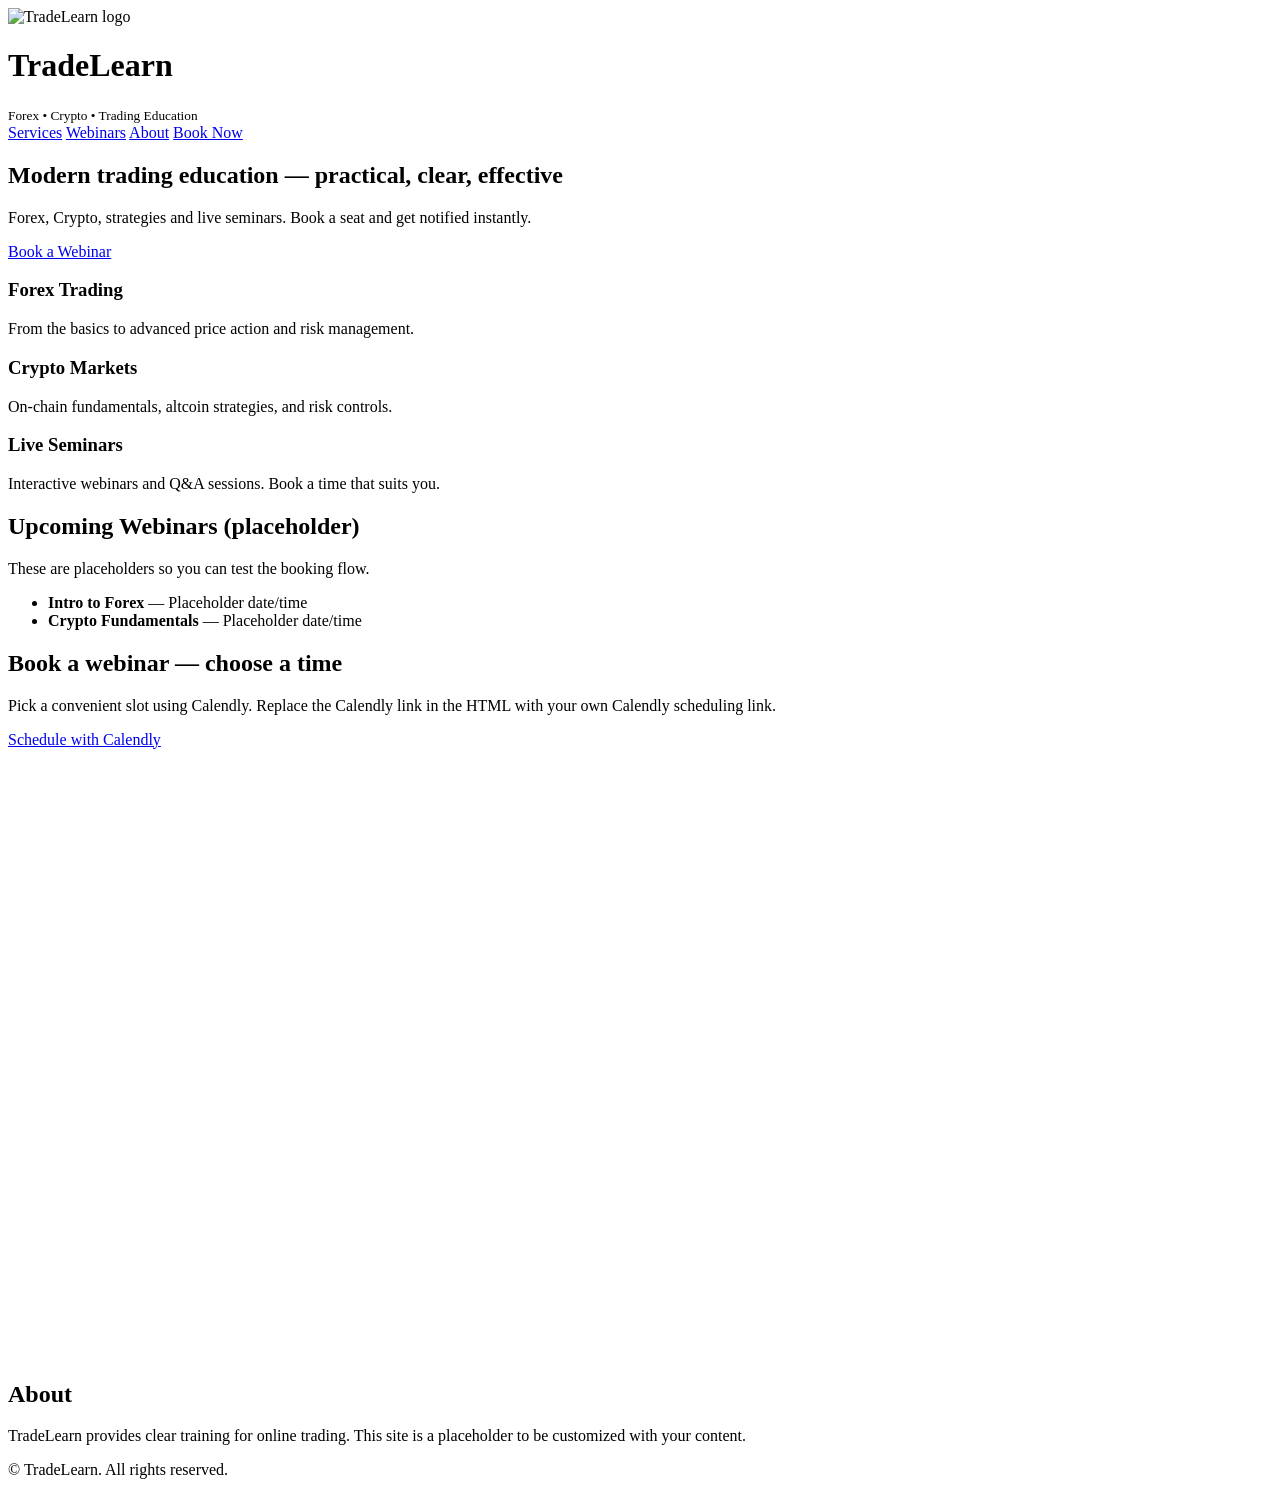
==== index.html @ 3624bdf1 "Add initial HTML structure for TradeLearn site" ====
<!doctype html>
<html lang="en">
<head>
  <meta charset="utf-8" />
  <meta name="viewport" content="width=device-width,initial-scale=1" />
  <title>TradeLearn — Forex & Crypto Education</title>
  <meta name="description" content="Modern trading education, webinars, and booking." />
  <link rel="stylesheet" href="assets/style.css">
  <link rel="icon" href="assets/logo.svg">
</head>
<body>
  <header class="site-header">
    <div class="container header-inner">
      <div class="brand">
        <!-- Placeholder logo SVG -->
        <img src="assets/logo.svg" alt="TradeLearn logo" class="logo">
        <div class="brand-text">
          <h1>TradeLearn</h1>
          <small>Forex • Crypto • Trading Education</small>
        </div>
      </div>
      <nav class="nav">
        <a href="#services">Services</a>
        <a href="#webinars">Webinars</a>
        <a href="#about">About</a>
        <a class="cta" href="#book">Book Now</a>
      </nav>
    </div>
  </header>

  <main>
    <section class="hero">
      <div class="container">
        <h2>Modern trading education — practical, clear, effective</h2>
        <p>Forex, Crypto, strategies and live seminars. Book a seat and get notified instantly.</p>
        <a href="#book" class="primary">Book a Webinar</a>
      </div>
    </section>

    <section id="services" class="container cards">
      <article class="card">
        <h3>Forex Trading</h3>
        <p>From the basics to advanced price action and risk management.</p>
      </article>
      <article class="card">
        <h3>Crypto Markets</h3>
        <p>On-chain fundamentals, altcoin strategies, and risk controls.</p>
      </article>
      <article class="card">
        <h3>Live Seminars</h3>
        <p>Interactive webinars and Q&A sessions. Book a time that suits you.</p>
      </article>
    </section>

    <section id="webinars" class="container">
      <h2>Upcoming Webinars (placeholder)</h2>
      <p>These are placeholders so you can test the booking flow.</p>
      <ul class="events">
        <li><strong>Intro to Forex</strong> — Placeholder date/time</li>
        <li><strong>Crypto Fundamentals</strong> — Placeholder date/time</li>
      </ul>
    </section>

    <section id="book" class="container booking">
      <h2>Book a webinar — choose a time</h2>
      <p>Pick a convenient slot using Calendly. Replace the Calendly link in the HTML with your own Calendly scheduling link.</p>

      <!-- Calendly inline widget start -->
      <div id="calendly-embed" style="min-width:320px;height:630px;">
        <!-- Replace the <a href> URL with your Calendly scheduling link, e.g. https://calendly.com/yourname/30min -->
        <a href="https://calendly.com/YOUR_CALENDLY_USERNAME/30min" target="_blank" rel="noopener noreferrer">Schedule with Calendly</a>
      </div>
      <script src="https://assets.calendly.com/assets/external/widget.js" async></script>
      <!-- Calendly inline widget end -->

    </section>

    <section id="about" class="container">
      <h2>About</h2>
      <p>TradeLearn provides clear training for online trading. This site is a placeholder to be customized with your content.</p>
    </section>
  </main>

  <footer class="site-footer">
    <div class="container">
      <p>&copy; <span id="year"></span> TradeLearn. All rights reserved.</p>
    </div>
  </footer>

  <script src="assets/script.js"></script>

  <!-- Tawk.to placeholder: replace TAWK_PROPERTY_ID with your property ID -->
  <script>
  // Replace 'TAWK_PROPERTY_ID' with your Tawk.to property key when you create the account.
  // If you don't want Tawk.to, remove this block.
  (function(){
    var TAWK_PROPERTY_ID = 'TAWK_PROPERTY_ID';
    if (TAWK_PROPERTY_ID && TAWK_PROPERTY_ID !== 'TAWK_PROPERTY_ID') {
      var s1=document.createElement("script"),s0=document.getElementsByTagName("script")[0];
      s1.async=true;
      s1.src='https://embed.tawk.to/' + TAWK_PROPERTY_ID + '/default';
      s1.charset='UTF-8';
      s1.setAttribute('crossorigin','*');
      s0.parentNode.insertBefore(s1,s0);
    }
  })();
  </script>
</body>
</html>
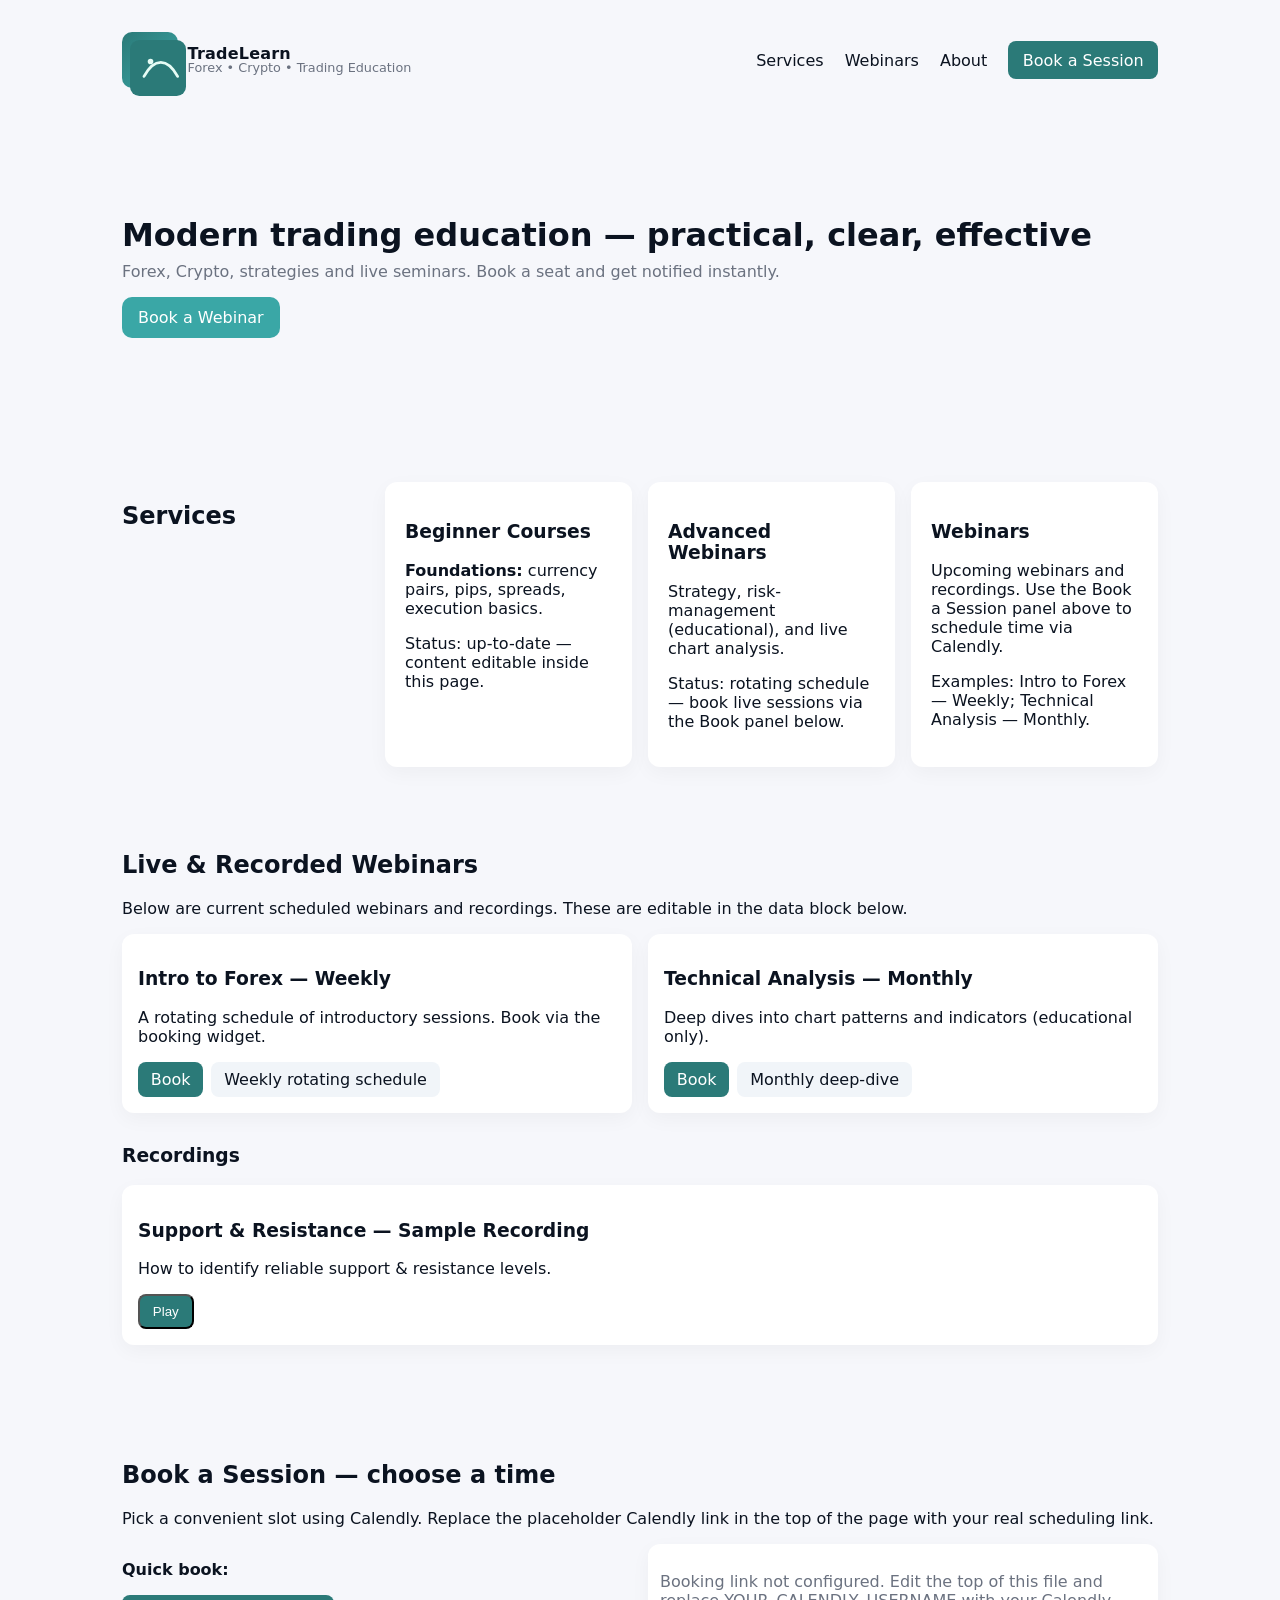
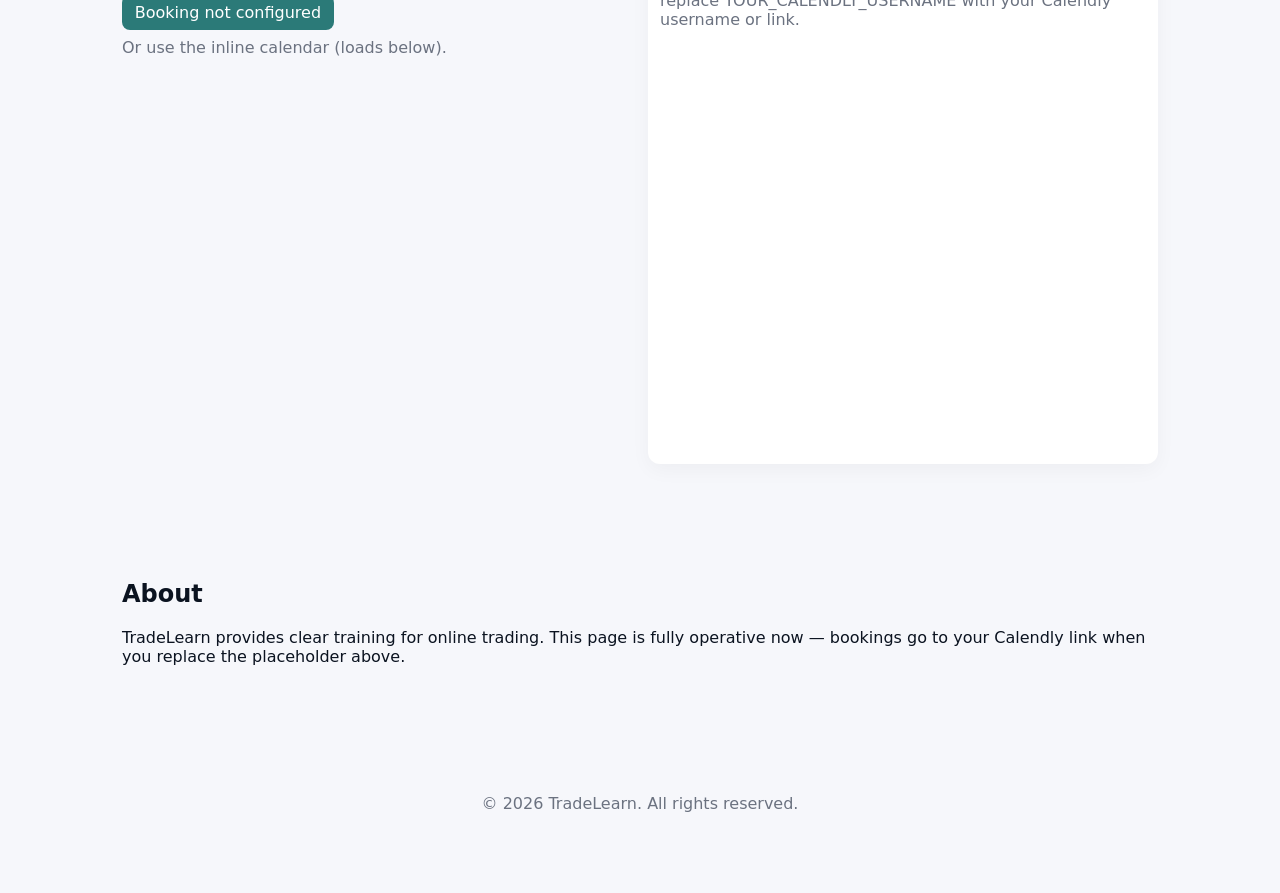
==== commit c7be7f76: "Update index.html: replace content with full Services/Webinars/Booking sections" ====
--- a/index.html
+++ b/index.html
@@ -5,25 +5,68 @@
   <meta name="viewport" content="width=device-width,initial-scale=1" />
   <title>TradeLearn — Forex & Crypto Education</title>
   <meta name="description" content="Modern trading education, webinars, and booking." />
-  <link rel="stylesheet" href="assets/style.css">
-  <link rel="icon" href="assets/logo.svg">
+  <style>
+:root{
+  --bg:#f6f7fb;
+  --card:#ffffff;
+  --muted:#6b7280;
+  --accent:#2b7a78;
+  --accent-2:#3aa7a6;
+  --radius:12px;
+  --maxw:1100px;
+}
+*{box-sizing:border-box}
+body{font-family:Inter, system-ui, -apple-system, "Segoe UI", Roboto, "Helvetica Neue", Arial; margin:0; background:var(--bg); color:#0b1320; -webkit-font-smoothing:antialiased;}
+.container{max-width:var(--maxw); margin:0 auto; padding:2rem;}
+.header-inner{display:flex; align-items:center; justify-content:space-between;}
+.brand{display:flex; align-items:center; gap:0.75rem;}
+.logo{width:56px;height:56px;border-radius:10px;background:linear-gradient(135deg,var(--accent),var(--accent-2)); padding:8px;display:inline-block;}
+.brand-text h1{margin:0;font-size:1.05rem;letter-spacing:0.2px;}
+.brand-text small{display:block;color:var(--muted); font-size:0.8rem;}
+.nav a{margin-left:1rem; color:inherit; text-decoration:none;}
+.nav .cta{background:var(--accent); color:white; padding:0.6rem 0.9rem; border-radius:8px; margin-left:1rem;}
+.hero{padding:4rem 0; text-align:left;}
+.hero h2{font-size:2rem; margin:0 0 0.5rem;}
+.hero p{color:var(--muted); margin:0 0 1rem;}
+.primary{display:inline-block;padding:0.7rem 1rem;background:var(--accent-2); color:white;border-radius:10px;text-decoration:none;}
+.cards{display:grid; grid-template-columns:repeat(auto-fit,minmax(220px,1fr)); gap:1rem; margin-top:1rem;}
+.card{background:var(--card); padding:1.25rem; border-radius:var(--radius); box-shadow:0 6px 20px rgba(11,19,32,0.04);}
+.events{list-style:none;padding:0;}
+.booking .calendly-inline-widget{min-width:320px;height:630px;}
+.site-footer{padding:2rem 0; color:var(--muted); text-align:center;}
+.item-card{background:var(--card);padding:1rem;border-radius:12px;box-shadow:0 6px 20px rgba(11,19,32,0.04);}
+.list-grid{display:grid;grid-template-columns:repeat(auto-fit,minmax(260px,1fr));gap:1rem;margin-top:1rem;}
+.btn{display:inline-block;padding:.5rem .8rem;border-radius:8px;text-decoration:none;background:var(--accent);color:#fff;}
+.secondary{background:#f1f5f9;color:#0b1320;border-radius:8px;padding:.5rem .8rem;text-decoration:none;display:inline-block;}
+@media (max-width:720px){
+  .header-inner{flex-direction:column; align-items:flex-start; gap:1rem;}
+  .nav{display:flex; flex-wrap:wrap; gap:0.5rem;}
+}
+  </style>
 </head>
 <body>
   <header class="site-header">
     <div class="container header-inner">
-      <div class="brand">
-        <!-- Placeholder logo SVG -->
-        <img src="assets/logo.svg" alt="TradeLearn logo" class="logo">
-        <div class="brand-text">
-          <h1>TradeLearn</h1>
-          <small>Forex • Crypto • Trading Education</small>
-        </div>
-      </div>
-      <nav class="nav">
+      <div class="brand" style="gap:0.6rem;">
+        <!-- inline SVG logo -->
+        <div class="logo" aria-hidden="true">
+          <svg xmlns="http://www.w3.org/2000/svg" width="56" height="56" viewBox="0 0 120 120" fill="none">
+            <rect width="120" height="120" rx="20" fill="#2B7A78"/>
+            <path d="M30 78c12-22 24-30 36-30 12 0 24 8 36 30" stroke="#E6FCF5" stroke-width="6" stroke-linecap="round" stroke-linejoin="round"/>
+            <circle cx="44" cy="46" r="6" fill="#E6FCF5"/>
+          </svg>
+        </div>
+
+        <div class="brand-text" style="line-height:1;">
+          <h1 style="font-size:1rem;margin:0">TradeLearn</h1>
+          <small style="color:var(--muted)">Forex • Crypto • Trading Education</small>
+        </div>
+      </div>
+      <nav class="nav" aria-label="Main">
         <a href="#services">Services</a>
         <a href="#webinars">Webinars</a>
         <a href="#about">About</a>
-        <a class="cta" href="#book">Book Now</a>
+        <a class="cta" href="#book">Book a Session</a>
       </nav>
     </div>
   </header>
@@ -37,47 +80,87 @@
       </div>
     </section>
 
-    <section id="services" class="container cards">
+    <section id="services" class="container cards" aria-labelledby="services-heading">
+      <h2 id="services-heading" style="width:100%;">Services</h2>
+
       <article class="card">
-        <h3>Forex Trading</h3>
-        <p>From the basics to advanced price action and risk management.</p>
+        <h3>Beginner Courses</h3>
+        <p><strong>Foundations:</strong> currency pairs, pips, spreads, execution basics.</p>
+        <p class="meta">Status: up-to-date — content editable inside this page.</p>
       </article>
+
       <article class="card">
-        <h3>Crypto Markets</h3>
-        <p>On-chain fundamentals, altcoin strategies, and risk controls.</p>
+        <h3>Advanced Webinars</h3>
+        <p>Strategy, risk-management (educational), and live chart analysis.</p>
+        <p class="meta">Status: rotating schedule — book live sessions via the Book panel below.</p>
       </article>
+
       <article class="card">
-        <h3>Live Seminars</h3>
-        <p>Interactive webinars and Q&A sessions. Book a time that suits you.</p>
+        <h3>Webinars</h3>
+        <p>Upcoming webinars and recordings. Use the Book a Session panel above to schedule time via Calendly.</p>
+        <p class="meta">Examples: Intro to Forex — Weekly; Technical Analysis — Monthly.</p>
       </article>
     </section>
 
-    <section id="webinars" class="container">
-      <h2>Upcoming Webinars (placeholder)</h2>
-      <p>These are placeholders so you can test the booking flow.</p>
-      <ul class="events">
-        <li><strong>Intro to Forex</strong> — Placeholder date/time</li>
-        <li><strong>Crypto Fundamentals</strong> — Placeholder date/time</li>
-      </ul>
-    </section>
-
-    <section id="book" class="container booking">
-      <h2>Book a webinar — choose a time</h2>
-      <p>Pick a convenient slot using Calendly. Replace the Calendly link in the HTML with your own Calendly scheduling link.</p>
-
-      <!-- Calendly inline widget start -->
-      <div id="calendly-embed" style="min-width:320px;height:630px;">
-        <!-- Replace the <a href> URL with your Calendly scheduling link, e.g. https://calendly.com/yourname/30min -->
-        <a href="https://calendly.com/YOUR_CALENDLY_USERNAME/30min" target="_blank" rel="noopener noreferrer">Schedule with Calendly</a>
-      </div>
-      <script src="https://assets.calendly.com/assets/external/widget.js" async></script>
-      <!-- Calendly inline widget end -->
-
-    </section>
-
-    <section id="about" class="container">
+    <section id="webinars" class="container" aria-labelledby="webinars-heading">
+      <h2 id="webinars-heading">Live & Recorded Webinars</h2>
+      <p class="meta">Below are current scheduled webinars and recordings. These are editable in the data block below.</p>
+
+      <div id="webinars-list" class="list-grid" aria-live="polite">
+        <!-- Intro to Forex — Weekly -->
+        <article class="item-card">
+          <h3>Intro to Forex — Weekly</h3>
+          <p class="meta">A rotating schedule of introductory sessions. Book via the booking widget.</p>
+          <div style="margin-top:.75rem;display:flex;gap:.5rem;flex-wrap:wrap;">
+            <a class="btn" href="#" id="book-intro-weekly">Book</a>
+            <span class="secondary">Weekly rotating schedule</span>
+          </div>
+        </article>
+
+        <!-- Technical Analysis — Monthly -->
+        <article class="item-card">
+          <h3>Technical Analysis — Monthly</h3>
+          <p class="meta">Deep dives into chart patterns and indicators (educational only).</p>
+          <div style="margin-top:.75rem;display:flex;gap:.5rem;flex-wrap:wrap;">
+            <a class="btn" href="#" id="book-technical-monthly">Book</a>
+            <span class="secondary">Monthly deep-dive</span>
+          </div>
+        </article>
+      </div>
+
+      <h3 style="margin-top:2rem;">Recordings</h3>
+      <div id="recordings-list" class="list-grid">
+        <article class="item-card">
+          <h3>Support & Resistance — Sample Recording</h3>
+          <p class="meta">How to identify reliable support & resistance levels.</p>
+          <div style="margin-top:.75rem;"><button class="btn" onclick="openVideo('dQw4w9WgXcQ')">Play</button></div>
+        </article>
+      </div>
+    </section>
+
+    <section id="book" class="container booking" style="margin-top:2rem;">
+      <h2>Book a Session — choose a time</h2>
+      <p>Pick a convenient slot using Calendly. Replace the placeholder Calendly link in the top of the page with your real scheduling link.</p>
+
+      <div style="display:flex;gap:1rem;flex-wrap:wrap;align-items:flex-start;">
+        <div style="min-width:280px;flex:1;max-width:520px;">
+          <p><strong>Quick book:</strong></p>
+          <a id="calendly-quick-link" class="btn" href="#" target="_blank" rel="noopener">Open booking page</a>
+          <p style="margin-top:0.5rem;color:var(--muted)">Or use the inline calendar (loads below).</p>
+        </div>
+
+        <div style="flex:1;min-width:320px;">
+          <div id="calendly-inline" style="min-width:320px;height:520px;background:#fff;border-radius:12px;padding:12px;box-shadow:0 6px 20px rgba(11,19,32,0.04);">
+            <p style="color:var(--muted)">Loading booking widget…</p>
+          </div>
+        </div>
+      </div>
+
+    </section>
+
+    <section id="about" class="container" style="margin-top:2rem;">
       <h2>About</h2>
-      <p>TradeLearn provides clear training for online trading. This site is a placeholder to be customized with your content.</p>
+      <p>TradeLearn provides clear training for online trading. This page is fully operative now — bookings go to your Calendly link when you replace the placeholder above.</p>
     </section>
   </main>
 
@@ -87,16 +170,12 @@
     </div>
   </footer>
 
-  <script src="assets/script.js"></script>
-
-  <!-- Tawk.to placeholder: replace TAWK_PROPERTY_ID with your property ID -->
+  <!-- Tawk.to placeholder: replace TAWK_PROPERTY_ID with your property key to enable chat -->
   <script>
-  // Replace 'TAWK_PROPERTY_ID' with your Tawk.to property key when you create the account.
-  // If you don't want Tawk.to, remove this block.
   (function(){
-    var TAWK_PROPERTY_ID = 'TAWK_PROPERTY_ID';
+    var TAWK_PROPERTY_ID = 'TAWK_PROPERTY_ID'; // <-- replace this with your Tawk property id if you want chat
     if (TAWK_PROPERTY_ID && TAWK_PROPERTY_ID !== 'TAWK_PROPERTY_ID') {
-      var s1=document.createElement("script"),s0=document.getElementsByTagName("script")[0];
+      var s1=document.createElement('script'),s0=document.getElementsByTagName('script')[0];
       s1.async=true;
       s1.src='https://embed.tawk.to/' + TAWK_PROPERTY_ID + '/default';
       s1.charset='UTF-8';
@@ -105,5 +184,61 @@
     }
   })();
   </script>
+
+  <script>
+/*
+  Single-file site JS.
+  Edit the small block below to update Calendly link if you want.
+*/
+document.getElementById('year').textContent = new Date().getFullYear();
+
+const CALENDLY = {
+  url: 'https://calendly.com/YOUR_CALENDLY_USERNAME/30min' // <-- REPLACE this with your Calendly URL
+};
+
+(function setupBookingButtons(){
+  const quick = document.getElementById('calendly-quick-link');
+  const inlineHolder = document.getElementById('calendly-inline');
+  if(CALENDLY.url && CALENDLY.url.indexOf('YOUR_CALENDLY_USERNAME') === -1){
+    quick.href = CALENDLY.url; quick.textContent = 'Open booking page';
+    inlineHolder.innerHTML = `<div class="calendly-inline-widget" data-url="${CALENDLY.url}" style="min-width:320px;height:520px;"></div>`;
+    if(!document.querySelector('script[src="https://assets.calendly.com/assets/external/widget.js"]')){
+      const s = document.createElement('script'); s.src='https://assets.calendly.com/assets/external/widget.js'; s.async=true; document.body.appendChild(s);
+    }
+  } else {
+    quick.href = '#'; quick.textContent = 'Booking not configured'; inlineHolder.innerHTML = '<p style="color:var(--muted)">Booking link not configured. Edit the top of this file and replace YOUR_CALENDLY_USERNAME with your Calendly username or link.</p>';
+  }
+
+  // wire the static Book buttons for the two webinars to open Calendly in a new tab
+  const b1 = document.getElementById('book-intro-weekly');
+  const b2 = document.getElementById('book-technical-monthly');
+  [b1,b2].forEach(b=>{ if(b) b.addEventListener('click', function(e){ e.preventDefault(); if(CALENDLY.url && CALENDLY.url.indexOf('YOUR_CALENDLY_USERNAME')===-1){ window.open(CALENDLY.url,'_blank','noopener'); } else { alert('Booking link not configured.'); } }); });
+})();
+
+// video modal
+(function createVideoModal(){
+  const modal = document.createElement('div'); modal.id='video-modal';
+  modal.style='position:fixed;inset:0;display:none;align-items:center;justify-content:center;background:rgba(11,19,32,0.5);z-index:9999;';
+  modal.innerHTML = `<div style="background:#fff;width:min(900px,94%);border-radius:10px;padding:1rem;position:relative;">
+      <div id="modal-close" style="position:absolute;right:12px;top:8px;cursor:pointer;font-weight:700">✕</div>
+      <div id="video-container" style="min-height:300px;"></div>
+    </div>`;
+  document.body.appendChild(modal);
+  modal.addEventListener('click',(e)=>{ if(e.target===modal) closeModal(); });
+  modal.querySelector('#modal-close').addEventListener('click', closeModal);
+  window.openVideo = function(yid){
+    const container = document.getElementById('video-container');
+    container.innerHTML = `<div style="position:relative;padding-top:56.25%"><iframe src="https://www.youtube.com/embed/${yid}?autoplay=1" style="position:absolute;inset:0;width:100%;height:100%;border:0" allow="autoplay; encrypted-media" allowfullscreen></iframe></div>`;
+    modal.style.display='flex';
+  };
+  function closeModal(){ const modal = document.getElementById('video-modal'); modal.style.display='none'; const c=document.getElementById('video-container'); if(c) c.innerHTML=''; }
+  window.closeVideo = closeModal;
+})();
+
+  </script>
+
+  <!-- short guide: Telegram notifications -->
+  <!-- Use Zapier: Calendly trigger -> Webhooks POST to Telegram API (or use Telegram app) -->
+
 </body>
 </html>
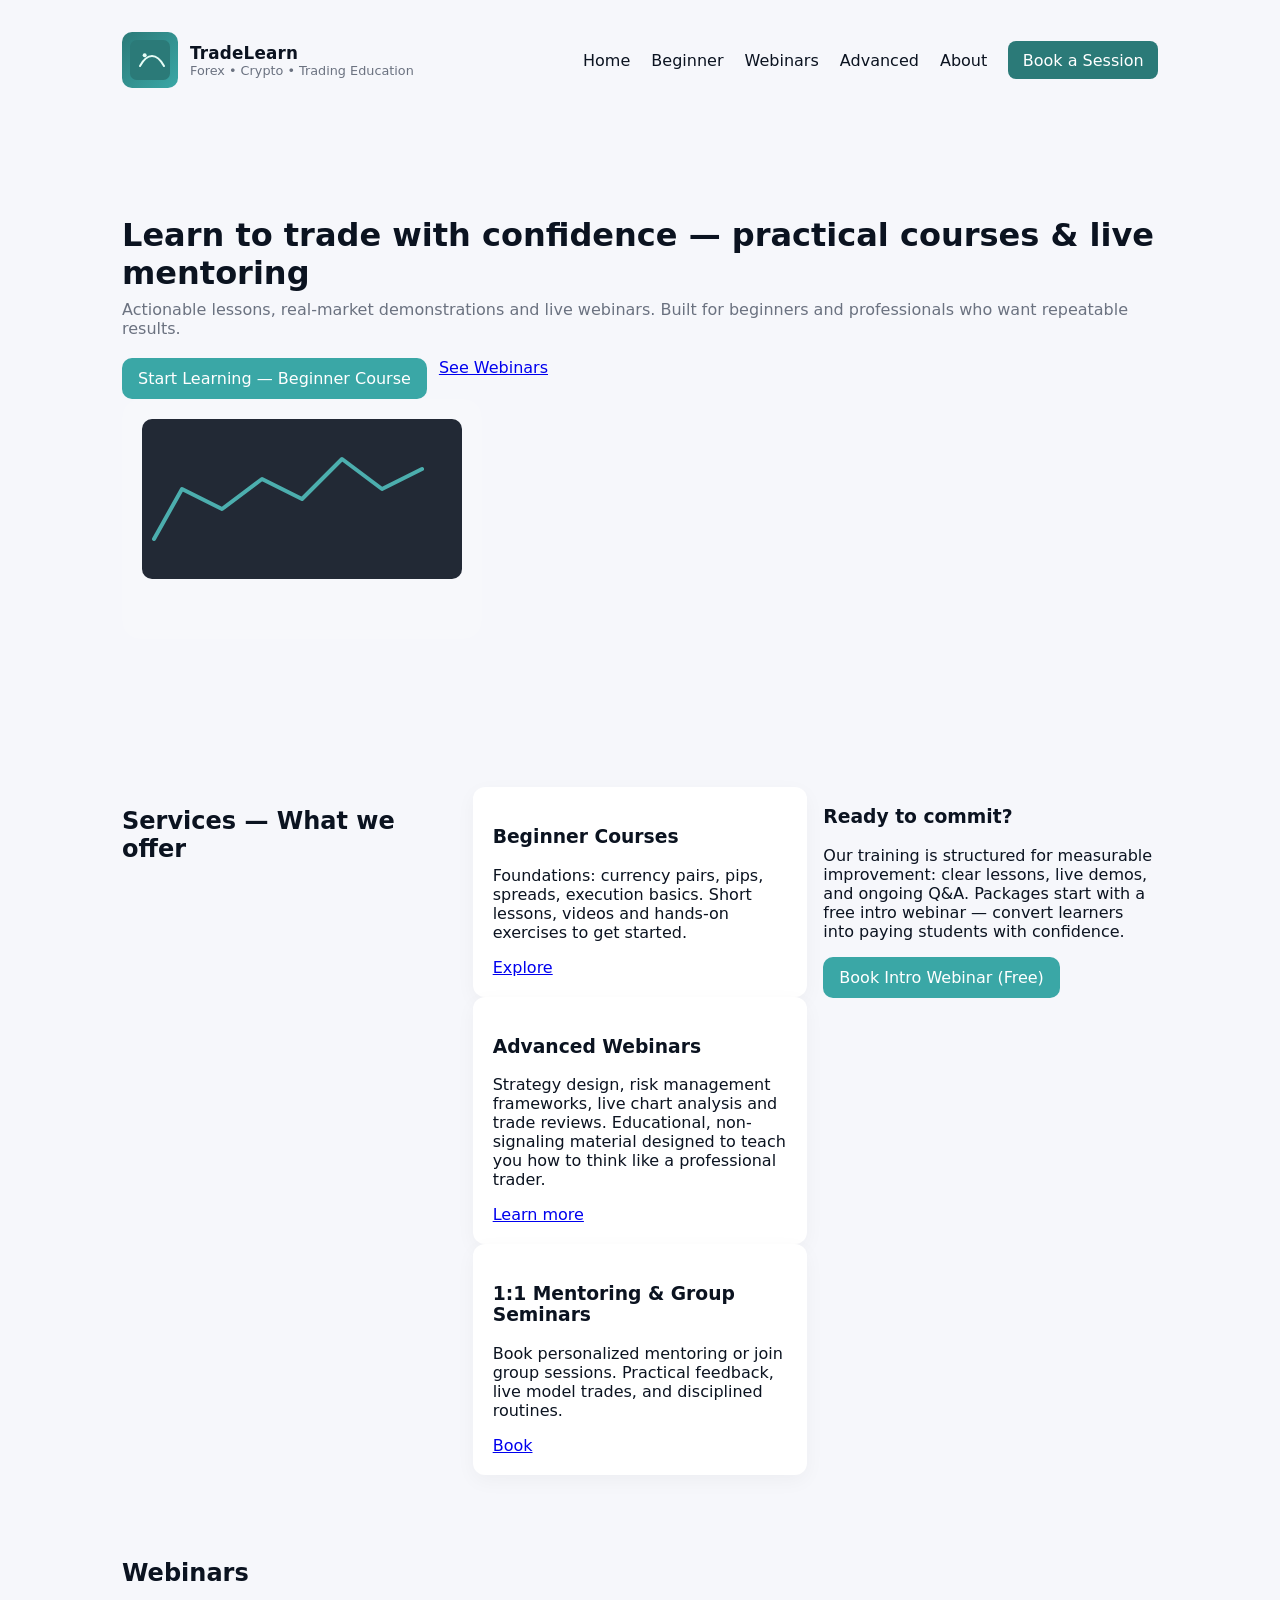
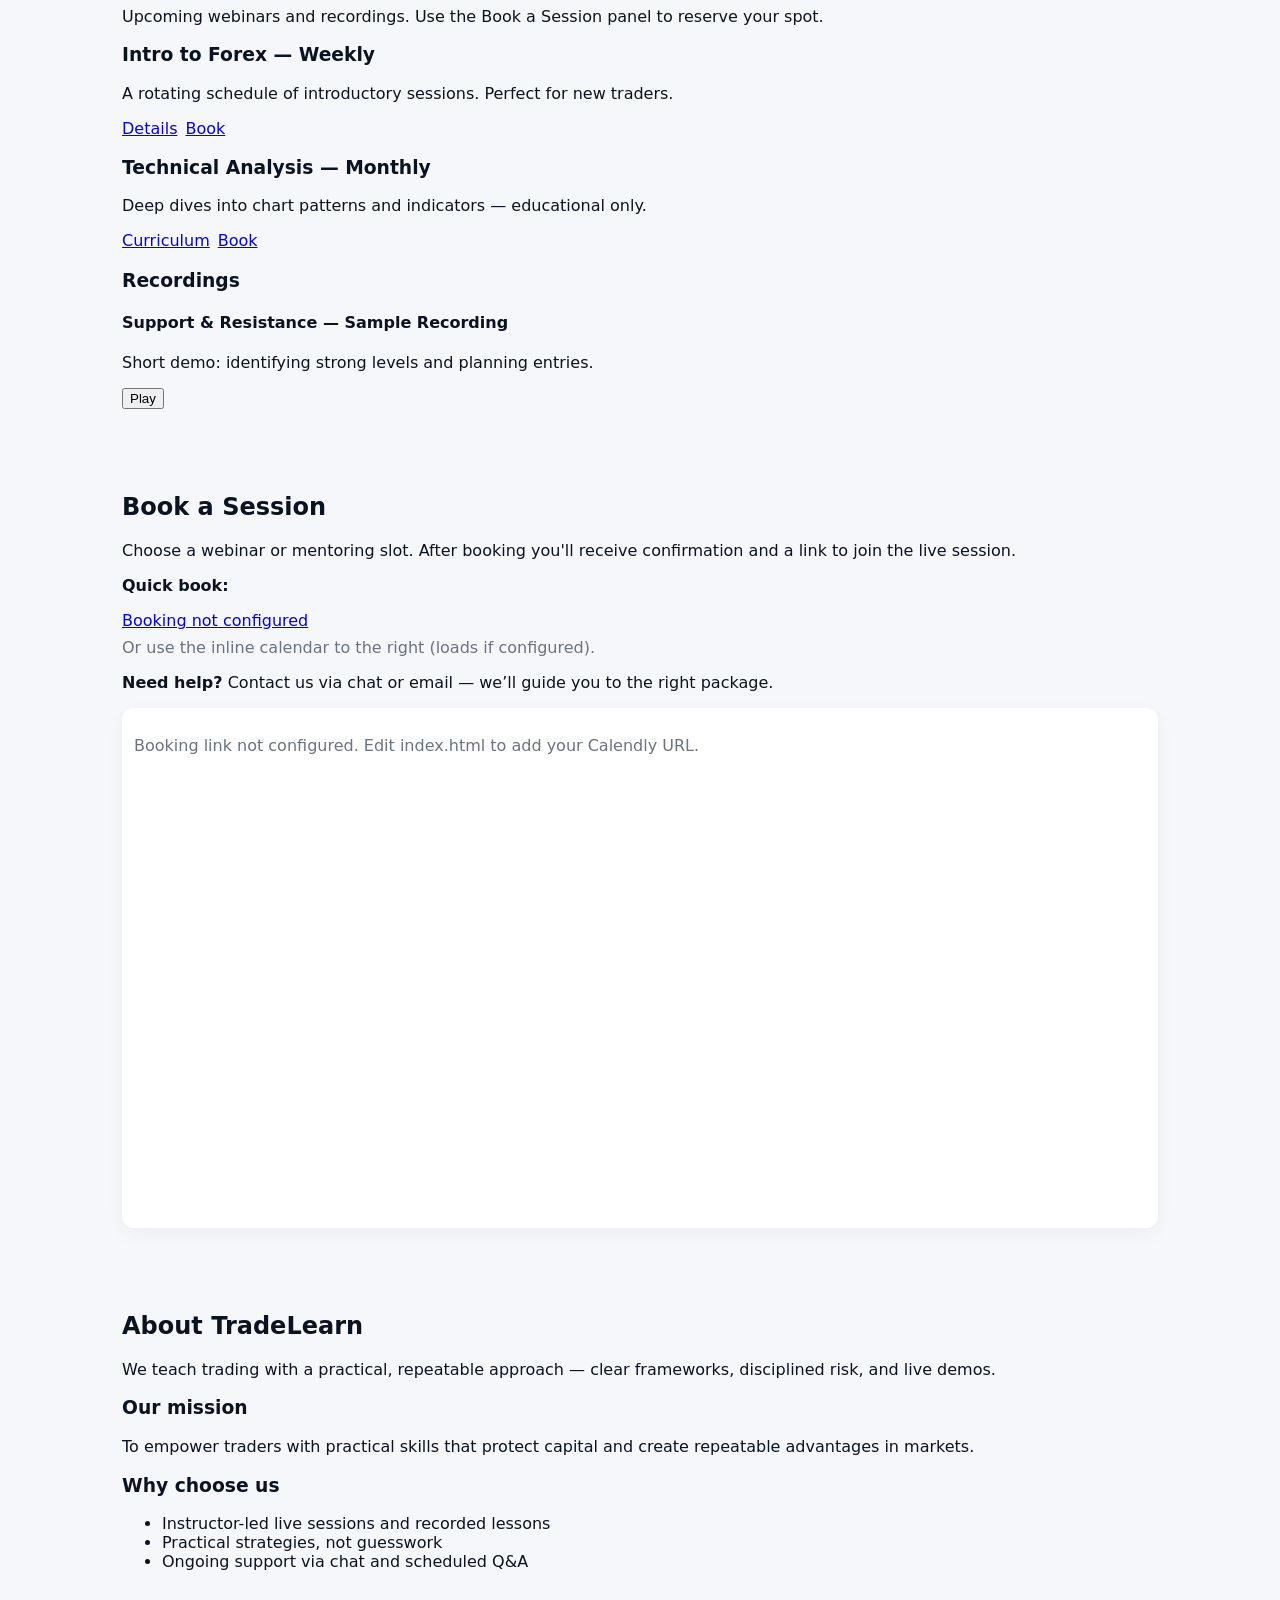
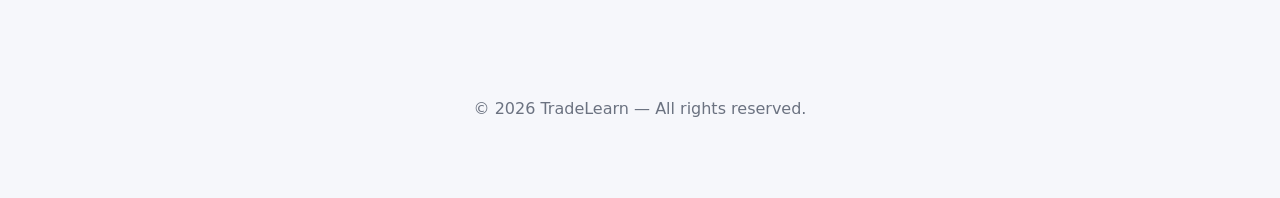
==== commit a63b5da0: "Polish: update index with richer layout, services, webinars and booking panel; improve design and in" ====
--- a/index.html
+++ b/index.html
@@ -4,152 +4,133 @@
   <meta charset="utf-8" />
   <meta name="viewport" content="width=device-width,initial-scale=1" />
   <title>TradeLearn — Forex & Crypto Education</title>
-  <meta name="description" content="Modern trading education, webinars, and booking." />
-  <style>
-:root{
-  --bg:#f6f7fb;
-  --card:#ffffff;
-  --muted:#6b7280;
-  --accent:#2b7a78;
-  --accent-2:#3aa7a6;
-  --radius:12px;
-  --maxw:1100px;
-}
-*{box-sizing:border-box}
-body{font-family:Inter, system-ui, -apple-system, "Segoe UI", Roboto, "Helvetica Neue", Arial; margin:0; background:var(--bg); color:#0b1320; -webkit-font-smoothing:antialiased;}
-.container{max-width:var(--maxw); margin:0 auto; padding:2rem;}
-.header-inner{display:flex; align-items:center; justify-content:space-between;}
-.brand{display:flex; align-items:center; gap:0.75rem;}
-.logo{width:56px;height:56px;border-radius:10px;background:linear-gradient(135deg,var(--accent),var(--accent-2)); padding:8px;display:inline-block;}
-.brand-text h1{margin:0;font-size:1.05rem;letter-spacing:0.2px;}
-.brand-text small{display:block;color:var(--muted); font-size:0.8rem;}
-.nav a{margin-left:1rem; color:inherit; text-decoration:none;}
-.nav .cta{background:var(--accent); color:white; padding:0.6rem 0.9rem; border-radius:8px; margin-left:1rem;}
-.hero{padding:4rem 0; text-align:left;}
-.hero h2{font-size:2rem; margin:0 0 0.5rem;}
-.hero p{color:var(--muted); margin:0 0 1rem;}
-.primary{display:inline-block;padding:0.7rem 1rem;background:var(--accent-2); color:white;border-radius:10px;text-decoration:none;}
-.cards{display:grid; grid-template-columns:repeat(auto-fit,minmax(220px,1fr)); gap:1rem; margin-top:1rem;}
-.card{background:var(--card); padding:1.25rem; border-radius:var(--radius); box-shadow:0 6px 20px rgba(11,19,32,0.04);}
-.events{list-style:none;padding:0;}
-.booking .calendly-inline-widget{min-width:320px;height:630px;}
-.site-footer{padding:2rem 0; color:var(--muted); text-align:center;}
-.item-card{background:var(--card);padding:1rem;border-radius:12px;box-shadow:0 6px 20px rgba(11,19,32,0.04);}
-.list-grid{display:grid;grid-template-columns:repeat(auto-fit,minmax(260px,1fr));gap:1rem;margin-top:1rem;}
-.btn{display:inline-block;padding:.5rem .8rem;border-radius:8px;text-decoration:none;background:var(--accent);color:#fff;}
-.secondary{background:#f1f5f9;color:#0b1320;border-radius:8px;padding:.5rem .8rem;text-decoration:none;display:inline-block;}
-@media (max-width:720px){
-  .header-inner{flex-direction:column; align-items:flex-start; gap:1rem;}
-  .nav{display:flex; flex-wrap:wrap; gap:0.5rem;}
-}
-  </style>
+  <meta name="description" content="High-quality trading education: beginner courses, advanced webinars, live sessions and recordings." />
+  <link rel="icon" href="/assets/logo.svg">
+  <link rel="stylesheet" href="/assets/style.css">
 </head>
 <body>
   <header class="site-header">
     <div class="container header-inner">
-      <div class="brand" style="gap:0.6rem;">
-        <!-- inline SVG logo -->
-        <div class="logo" aria-hidden="true">
-          <svg xmlns="http://www.w3.org/2000/svg" width="56" height="56" viewBox="0 0 120 120" fill="none">
-            <rect width="120" height="120" rx="20" fill="#2B7A78"/>
-            <path d="M30 78c12-22 24-30 36-30 12 0 24 8 36 30" stroke="#E6FCF5" stroke-width="6" stroke-linecap="round" stroke-linejoin="round"/>
-            <circle cx="44" cy="46" r="6" fill="#E6FCF5"/>
-          </svg>
-        </div>
-
-        <div class="brand-text" style="line-height:1;">
-          <h1 style="font-size:1rem;margin:0">TradeLearn</h1>
-          <small style="color:var(--muted)">Forex • Crypto • Trading Education</small>
-        </div>
-      </div>
-      <nav class="nav" aria-label="Main">
-        <a href="#services">Services</a>
-        <a href="#webinars">Webinars</a>
-        <a href="#about">About</a>
+      <div class="brand">
+        <img src="/assets/logo.svg" alt="TradeLearn logo" class="logo">
+        <div class="brand-text">
+          <h1>TradeLearn</h1>
+          <small>Forex • Crypto • Trading Education</small>
+        </div>
+      </div>
+      <nav class="nav" aria-label="Main navigation">
+        <a href="/">Home</a>
+        <a href="/articles/foundations.html">Beginner</a>
+        <a href="/webinars/intro-to-forex.html">Webinars</a>
+        <a href="/articles/technical-indicators.html">Advanced</a>
+        <a href="/about.html">About</a>
         <a class="cta" href="#book">Book a Session</a>
       </nav>
     </div>
   </header>
 
   <main>
-    <section class="hero">
-      <div class="container">
-        <h2>Modern trading education — practical, clear, effective</h2>
-        <p>Forex, Crypto, strategies and live seminars. Book a seat and get notified instantly.</p>
-        <a href="#book" class="primary">Book a Webinar</a>
-      </div>
-    </section>
-
-    <section id="services" class="container cards" aria-labelledby="services-heading">
-      <h2 id="services-heading" style="width:100%;">Services</h2>
-
-      <article class="card">
-        <h3>Beginner Courses</h3>
-        <p><strong>Foundations:</strong> currency pairs, pips, spreads, execution basics.</p>
-        <p class="meta">Status: up-to-date — content editable inside this page.</p>
-      </article>
-
-      <article class="card">
-        <h3>Advanced Webinars</h3>
-        <p>Strategy, risk-management (educational), and live chart analysis.</p>
-        <p class="meta">Status: rotating schedule — book live sessions via the Book panel below.</p>
-      </article>
-
-      <article class="card">
-        <h3>Webinars</h3>
-        <p>Upcoming webinars and recordings. Use the Book a Session panel above to schedule time via Calendly.</p>
-        <p class="meta">Examples: Intro to Forex — Weekly; Technical Analysis — Monthly.</p>
-      </article>
-    </section>
-
-    <section id="webinars" class="container" aria-labelledby="webinars-heading">
-      <h2 id="webinars-heading">Live & Recorded Webinars</h2>
-      <p class="meta">Below are current scheduled webinars and recordings. These are editable in the data block below.</p>
-
-      <div id="webinars-list" class="list-grid" aria-live="polite">
-        <!-- Intro to Forex — Weekly -->
+    <section class="hero hero-large">
+      <div class="container hero-inner">
+        <div class="hero-copy">
+          <h2>Learn to trade with confidence — practical courses & live mentoring</h2>
+          <p class="lead">Actionable lessons, real-market demonstrations and live webinars. Built for beginners and professionals who want repeatable results.</p>
+          <div style="margin-top:1.25rem; display:flex; gap:0.75rem; flex-wrap:wrap;">
+            <a class="primary" href="/articles/foundations.html">Start Learning — Beginner Course</a>
+            <a class="secondary" href="#webinars">See Webinars</a>
+          </div>
+        </div>
+        <div class="hero-media" aria-hidden="true">
+          <!-- sample promo image / illustration (SVG) -->
+          <svg width="360" height="240" viewBox="0 0 360 240" fill="none" xmlns="http://www.w3.org/2000/svg">
+            <rect width="360" height="240" rx="18" fill="#fff" opacity="0.06"/>
+            <g opacity="0.9" transform="translate(20,20)">
+              <rect x="0" y="0" width="320" height="160" rx="10" fill="#0b1320" />
+              <path d="M12 120 L40 70 L80 90 L120 60 L160 80 L200 40 L240 70 L280 50" stroke="#3aa7a6" stroke-width="4" fill="none" stroke-linecap="round" stroke-linejoin="round" />
+            </g>
+          </svg>
+        </div>
+      </div>
+    </section>
+
+    <section id="services" class="container cards brightly">
+      <h2>Services — What we offer</h2>
+      <div class="card-grid">
+        <article class="card feature">
+          <h3>Beginner Courses</h3>
+          <p>Foundations: currency pairs, pips, spreads, execution basics. Short lessons, videos and hands-on exercises to get started.</p>
+          <a class="btn" href="/articles/foundations.html">Explore</a>
+        </article>
+
+        <article class="card feature">
+          <h3>Advanced Webinars</h3>
+          <p>Strategy design, risk management frameworks, live chart analysis and trade reviews. Educational, non-signaling material designed to teach you how to think like a professional trader.</p>
+          <a class="btn" href="/articles/technical-indicators.html">Learn more</a>
+        </article>
+
+        <article class="card feature">
+          <h3>1:1 Mentoring & Group Seminars</h3>
+          <p>Book personalized mentoring or join group sessions. Practical feedback, live model trades, and disciplined routines.</p>
+          <a class="btn" href="#book">Book</a>
+        </article>
+      </div>
+
+      <div class="sell-box">
+        <h3>Ready to commit?</h3>
+        <p>Our training is structured for measurable improvement: clear lessons, live demos, and ongoing Q&A. Packages start with a free intro webinar — convert learners into paying students with confidence.</p>
+        <a class="primary" href="#book">Book Intro Webinar (Free)</a>
+      </div>
+    </section>
+
+    <section id="webinars" class="container">
+      <h2>Webinars</h2>
+      <p class="meta">Upcoming webinars and recordings. Use the Book a Session panel to reserve your spot.</p>
+
+      <div class="list-grid">
         <article class="item-card">
           <h3>Intro to Forex — Weekly</h3>
-          <p class="meta">A rotating schedule of introductory sessions. Book via the booking widget.</p>
-          <div style="margin-top:.75rem;display:flex;gap:.5rem;flex-wrap:wrap;">
-            <a class="btn" href="#" id="book-intro-weekly">Book</a>
-            <span class="secondary">Weekly rotating schedule</span>
-          </div>
-        </article>
-
-        <!-- Technical Analysis — Monthly -->
+          <p class="meta">A rotating schedule of introductory sessions. Perfect for new traders.</p>
+          <div style="margin-top:.75rem;display:flex;gap:.5rem;">
+            <a class="btn" href="/webinars/intro-to-forex.html">Details</a>
+            <a id="book-intro" class="secondary" href="#book">Book</a>
+          </div>
+        </article>
+
         <article class="item-card">
           <h3>Technical Analysis — Monthly</h3>
-          <p class="meta">Deep dives into chart patterns and indicators (educational only).</p>
-          <div style="margin-top:.75rem;display:flex;gap:.5rem;flex-wrap:wrap;">
-            <a class="btn" href="#" id="book-technical-monthly">Book</a>
-            <span class="secondary">Monthly deep-dive</span>
-          </div>
-        </article>
-      </div>
-
-      <h3 style="margin-top:2rem;">Recordings</h3>
-      <div id="recordings-list" class="list-grid">
+          <p class="meta">Deep dives into chart patterns and indicators — educational only.</p>
+          <div style="margin-top:.75rem;display:flex;gap:.5rem;">
+            <a class="btn" href="/articles/technical-indicators.html">Curriculum</a>
+            <a id="book-tech" class="secondary" href="#book">Book</a>
+          </div>
+        </article>
+      </div>
+
+      <h3 style="margin-top:1.25rem">Recordings</h3>
+      <div class="list-grid">
         <article class="item-card">
-          <h3>Support & Resistance — Sample Recording</h3>
-          <p class="meta">How to identify reliable support & resistance levels.</p>
+          <h4>Support & Resistance — Sample Recording</h4>
+          <p class="meta">Short demo: identifying strong levels and planning entries.</p>
           <div style="margin-top:.75rem;"><button class="btn" onclick="openVideo('dQw4w9WgXcQ')">Play</button></div>
         </article>
       </div>
     </section>
 
-    <section id="book" class="container booking" style="margin-top:2rem;">
-      <h2>Book a Session — choose a time</h2>
-      <p>Pick a convenient slot using Calendly. Replace the placeholder Calendly link in the top of the page with your real scheduling link.</p>
-
-      <div style="display:flex;gap:1rem;flex-wrap:wrap;align-items:flex-start;">
-        <div style="min-width:280px;flex:1;max-width:520px;">
+    <section id="book" class="container booking big-panel">
+      <h2>Book a Session</h2>
+      <p class="meta">Choose a webinar or mentoring slot. After booking you'll receive confirmation and a link to join the live session.</p>
+
+      <div class="booking-grid">
+        <div class="booking-left">
           <p><strong>Quick book:</strong></p>
           <a id="calendly-quick-link" class="btn" href="#" target="_blank" rel="noopener">Open booking page</a>
-          <p style="margin-top:0.5rem;color:var(--muted)">Or use the inline calendar (loads below).</p>
-        </div>
-
-        <div style="flex:1;min-width:320px;">
+          <p style="margin-top:.5rem;color:var(--muted)">Or use the inline calendar to the right (loads if configured).</p>
+
+          <div style="margin-top:1rem;">
+            <p><strong>Need help?</strong> Contact us via chat or email — we’ll guide you to the right package.</p>
+          </div>
+        </div>
+        <div class="booking-right">
           <div id="calendly-inline" style="min-width:320px;height:520px;background:#fff;border-radius:12px;padding:12px;box-shadow:0 6px 20px rgba(11,19,32,0.04);">
             <p style="color:var(--muted)">Loading booking widget…</p>
           </div>
@@ -158,87 +139,88 @@
 
     </section>
 
-    <section id="about" class="container" style="margin-top:2rem;">
-      <h2>About</h2>
-      <p>TradeLearn provides clear training for online trading. This page is fully operative now — bookings go to your Calendly link when you replace the placeholder above.</p>
-    </section>
+    <section id="about" class="container">
+      <h2>About TradeLearn</h2>
+      <p class="meta">We teach trading with a practical, repeatable approach — clear frameworks, disciplined risk, and live demos.</p>
+
+      <div class="about-grid">
+        <div>
+          <h3>Our mission</h3>
+          <p>To empower traders with practical skills that protect capital and create repeatable advantages in markets.</p>
+        </div>
+        <div>
+          <h3>Why choose us</h3>
+          <ul>
+            <li>Instructor-led live sessions and recorded lessons</li>
+            <li>Practical strategies, not guesswork</li>
+            <li>Ongoing support via chat and scheduled Q&A</li>
+          </ul>
+        </div>
+      </div>
+    </section>
+
   </main>
 
   <footer class="site-footer">
     <div class="container">
-      <p>&copy; <span id="year"></span> TradeLearn. All rights reserved.</p>
+      <p>&copy; <span id="year"></span> TradeLearn — All rights reserved.</p>
     </div>
   </footer>
 
-  <!-- Tawk.to placeholder: replace TAWK_PROPERTY_ID with your property key to enable chat -->
+  <!-- Tawk.to placeholder -->
   <script>
   (function(){
-    var TAWK_PROPERTY_ID = 'TAWK_PROPERTY_ID'; // <-- replace this with your Tawk property id if you want chat
+    var TAWK_PROPERTY_ID = 'TAWK_PROPERTY_ID';
     if (TAWK_PROPERTY_ID && TAWK_PROPERTY_ID !== 'TAWK_PROPERTY_ID') {
       var s1=document.createElement('script'),s0=document.getElementsByTagName('script')[0];
-      s1.async=true;
-      s1.src='https://embed.tawk.to/' + TAWK_PROPERTY_ID + '/default';
-      s1.charset='UTF-8';
-      s1.setAttribute('crossorigin','*');
-      s0.parentNode.insertBefore(s1,s0);
+      s1.async=true; s1.src='https://embed.tawk.to/' + TAWK_PROPERTY_ID + '/default'; s1.charset='UTF-8'; s1.setAttribute('crossorigin','*'); s0.parentNode.insertBefore(s1,s0);
     }
   })();
   </script>
 
   <script>
-/*
-  Single-file site JS.
-  Edit the small block below to update Calendly link if you want.
-*/
-document.getElementById('year').textContent = new Date().getFullYear();
-
-const CALENDLY = {
-  url: 'https://calendly.com/YOUR_CALENDLY_USERNAME/30min' // <-- REPLACE this with your Calendly URL
-};
-
-(function setupBookingButtons(){
-  const quick = document.getElementById('calendly-quick-link');
-  const inlineHolder = document.getElementById('calendly-inline');
-  if(CALENDLY.url && CALENDLY.url.indexOf('YOUR_CALENDLY_USERNAME') === -1){
-    quick.href = CALENDLY.url; quick.textContent = 'Open booking page';
-    inlineHolder.innerHTML = `<div class="calendly-inline-widget" data-url="${CALENDLY.url}" style="min-width:320px;height:520px;"></div>`;
-    if(!document.querySelector('script[src="https://assets.calendly.com/assets/external/widget.js"]')){
-      const s = document.createElement('script'); s.src='https://assets.calendly.com/assets/external/widget.js'; s.async=true; document.body.appendChild(s);
+  // Interactive behaviors: year, booking, video modal
+  document.getElementById('year').textContent = new Date().getFullYear();
+
+  const CALENDLY = { url: 'https://calendly.com/YOUR_CALENDLY_USERNAME/30min' };
+
+  (function initBooking(){
+    const quick = document.getElementById('calendly-quick-link');
+    const inlineHolder = document.getElementById('calendly-inline');
+    if(CALENDLY.url && CALENDLY.url.indexOf('YOUR_CALENDLY_USERNAME') === -1){
+      quick.href = CALENDLY.url; quick.textContent = 'Open booking page';
+      inlineHolder.innerHTML = `<div class="calendly-inline-widget" data-url="${CALENDLY.url}" style="min-width:320px;height:520px;"></div>`;
+      if(!document.querySelector('script[src="https://assets.calendly.com/assets/external/widget.js"]')){
+        const s = document.createElement('script'); s.src='https://assets.calendly.com/assets/external/widget.js'; s.async=true; document.body.appendChild(s);
+      }
+    } else {
+      quick.href = '#'; quick.textContent = 'Booking not configured';
+      inlineHolder.innerHTML = '<p style="color:var(--muted)">Booking link not configured. Edit index.html to add your Calendly URL.</p>';
     }
-  } else {
-    quick.href = '#'; quick.textContent = 'Booking not configured'; inlineHolder.innerHTML = '<p style="color:var(--muted)">Booking link not configured. Edit the top of this file and replace YOUR_CALENDLY_USERNAME with your Calendly username or link.</p>';
-  }
-
-  // wire the static Book buttons for the two webinars to open Calendly in a new tab
-  const b1 = document.getElementById('book-intro-weekly');
-  const b2 = document.getElementById('book-technical-monthly');
-  [b1,b2].forEach(b=>{ if(b) b.addEventListener('click', function(e){ e.preventDefault(); if(CALENDLY.url && CALENDLY.url.indexOf('YOUR_CALENDLY_USERNAME')===-1){ window.open(CALENDLY.url,'_blank','noopener'); } else { alert('Booking link not configured.'); } }); });
-})();
-
-// video modal
-(function createVideoModal(){
-  const modal = document.createElement('div'); modal.id='video-modal';
-  modal.style='position:fixed;inset:0;display:none;align-items:center;justify-content:center;background:rgba(11,19,32,0.5);z-index:9999;';
-  modal.innerHTML = `<div style="background:#fff;width:min(900px,94%);border-radius:10px;padding:1rem;position:relative;">
+
+    // wire book buttons
+    ['book-intro','book-tech'].forEach(id => {
+      const el = document.getElementById(id);
+      if(!el) return;
+      el.addEventListener('click', (e)=>{ e.preventDefault(); if(CALENDLY.url.indexOf('YOUR_CALENDLY_USERNAME')===-1){ window.open(CALENDLY.url,'_blank','noopener'); } else { alert('Booking not configured.'); } });
+    });
+  })();
+
+  // video modal
+  (function createVideoModal(){
+    const modal = document.createElement('div'); modal.id='video-modal';
+    modal.style='position:fixed;inset:0;display:none;align-items:center;justify-content:center;background:rgba(11,19,32,0.6);z-index:9999;';
+    modal.innerHTML = `<div style="background:#fff;width:min(1100px,96%);border-radius:10px;padding:1rem;position:relative;">
       <div id="modal-close" style="position:absolute;right:12px;top:8px;cursor:pointer;font-weight:700">✕</div>
       <div id="video-container" style="min-height:300px;"></div>
     </div>`;
-  document.body.appendChild(modal);
-  modal.addEventListener('click',(e)=>{ if(e.target===modal) closeModal(); });
-  modal.querySelector('#modal-close').addEventListener('click', closeModal);
-  window.openVideo = function(yid){
-    const container = document.getElementById('video-container');
-    container.innerHTML = `<div style="position:relative;padding-top:56.25%"><iframe src="https://www.youtube.com/embed/${yid}?autoplay=1" style="position:absolute;inset:0;width:100%;height:100%;border:0" allow="autoplay; encrypted-media" allowfullscreen></iframe></div>`;
-    modal.style.display='flex';
-  };
-  function closeModal(){ const modal = document.getElementById('video-modal'); modal.style.display='none'; const c=document.getElementById('video-container'); if(c) c.innerHTML=''; }
-  window.closeVideo = closeModal;
-})();
-
+    document.body.appendChild(modal);
+    modal.addEventListener('click',(e)=>{ if(e.target===modal) closeModal(); });
+    modal.querySelector('#modal-close').addEventListener('click', closeModal);
+    window.openVideo = function(yid){ const container = document.getElementById('video-container'); container.innerHTML = `<div style="position:relative;padding-top:56.25%"><iframe src="https://www.youtube.com/embed/${yid}?autoplay=1" style="position:absolute;inset:0;width:100%;height:100%;border:0" allow="autoplay; encrypted-media" allowfullscreen></iframe></div>`; modal.style.display='flex'; };
+    function closeModal(){ const modal = document.getElementById('video-modal'); modal.style.display='none'; const c=document.getElementById('video-container'); if(c) c.innerHTML=''; }
+    window.closeVideo = closeModal;
+  })();
   </script>
-
-  <!-- short guide: Telegram notifications -->
-  <!-- Use Zapier: Calendly trigger -> Webhooks POST to Telegram API (or use Telegram app) -->
-
 </body>
 </html>
--- a/assets/style.css
+++ b/assets/style.css
@@ -0,0 +1,32 @@
+:root{
+  --bg:#f6f7fb;
+  --card:#ffffff;
+  --muted:#6b7280;
+  --accent:#2b7a78;
+  --accent-2:#3aa7a6;
+  --radius:12px;
+  --maxw:1100px;
+}
+*{box-sizing:border-box}
+body{font-family:Inter, system-ui, -apple-system, "Segoe UI", Roboto, "Helvetica Neue", Arial; margin:0; background:var(--bg); color:#0b1320; -webkit-font-smoothing:antialiased;}
+.container{max-width:var(--maxw); margin:0 auto; padding:2rem;}
+.header-inner{display:flex; align-items:center; justify-content:space-between;}
+.brand{display:flex; align-items:center; gap:0.75rem;}
+.logo{width:56px;height:56px;border-radius:10px;background:linear-gradient(135deg,var(--accent),var(--accent-2)); padding:8px;}
+.brand-text h1{margin:0;font-size:1.05rem;letter-spacing:0.2px;}
+.brand-text small{display:block;color:var(--muted); font-size:0.8rem;}
+.nav a{margin-left:1rem; color:inherit; text-decoration:none;}
+.nav .cta{background:var(--accent); color:white; padding:0.6rem 0.9rem; border-radius:8px; margin-left:1rem;}
+.hero{padding:4rem 0; text-align:left;}
+.hero h2{font-size:2rem; margin:0 0 0.5rem;}
+.hero p{color:var(--muted); margin:0 0 1rem;}
+.primary{display:inline-block;padding:0.7rem 1rem;background:var(--accent-2); color:white;border-radius:10px;text-decoration:none;}
+.cards{display:grid; grid-template-columns:repeat(auto-fit,minmax(220px,1fr)); gap:1rem; margin-top:1rem;}
+.card{background:var(--card); padding:1.25rem; border-radius:var(--radius); box-shadow:0 6px 20px rgba(11,19,32,0.04);}
+.events{list-style:none;padding:0;}
+.booking .calendly-inline-widget{min-width:320px;height:630px;}
+.site-footer{padding:2rem 0; color:var(--muted); text-align:center;}
+@media (max-width:720px){
+  .header-inner{flex-direction:column; align-items:flex-start; gap:1rem;}
+  .nav{display:flex; flex-wrap:wrap; gap:0.5rem;}
+}
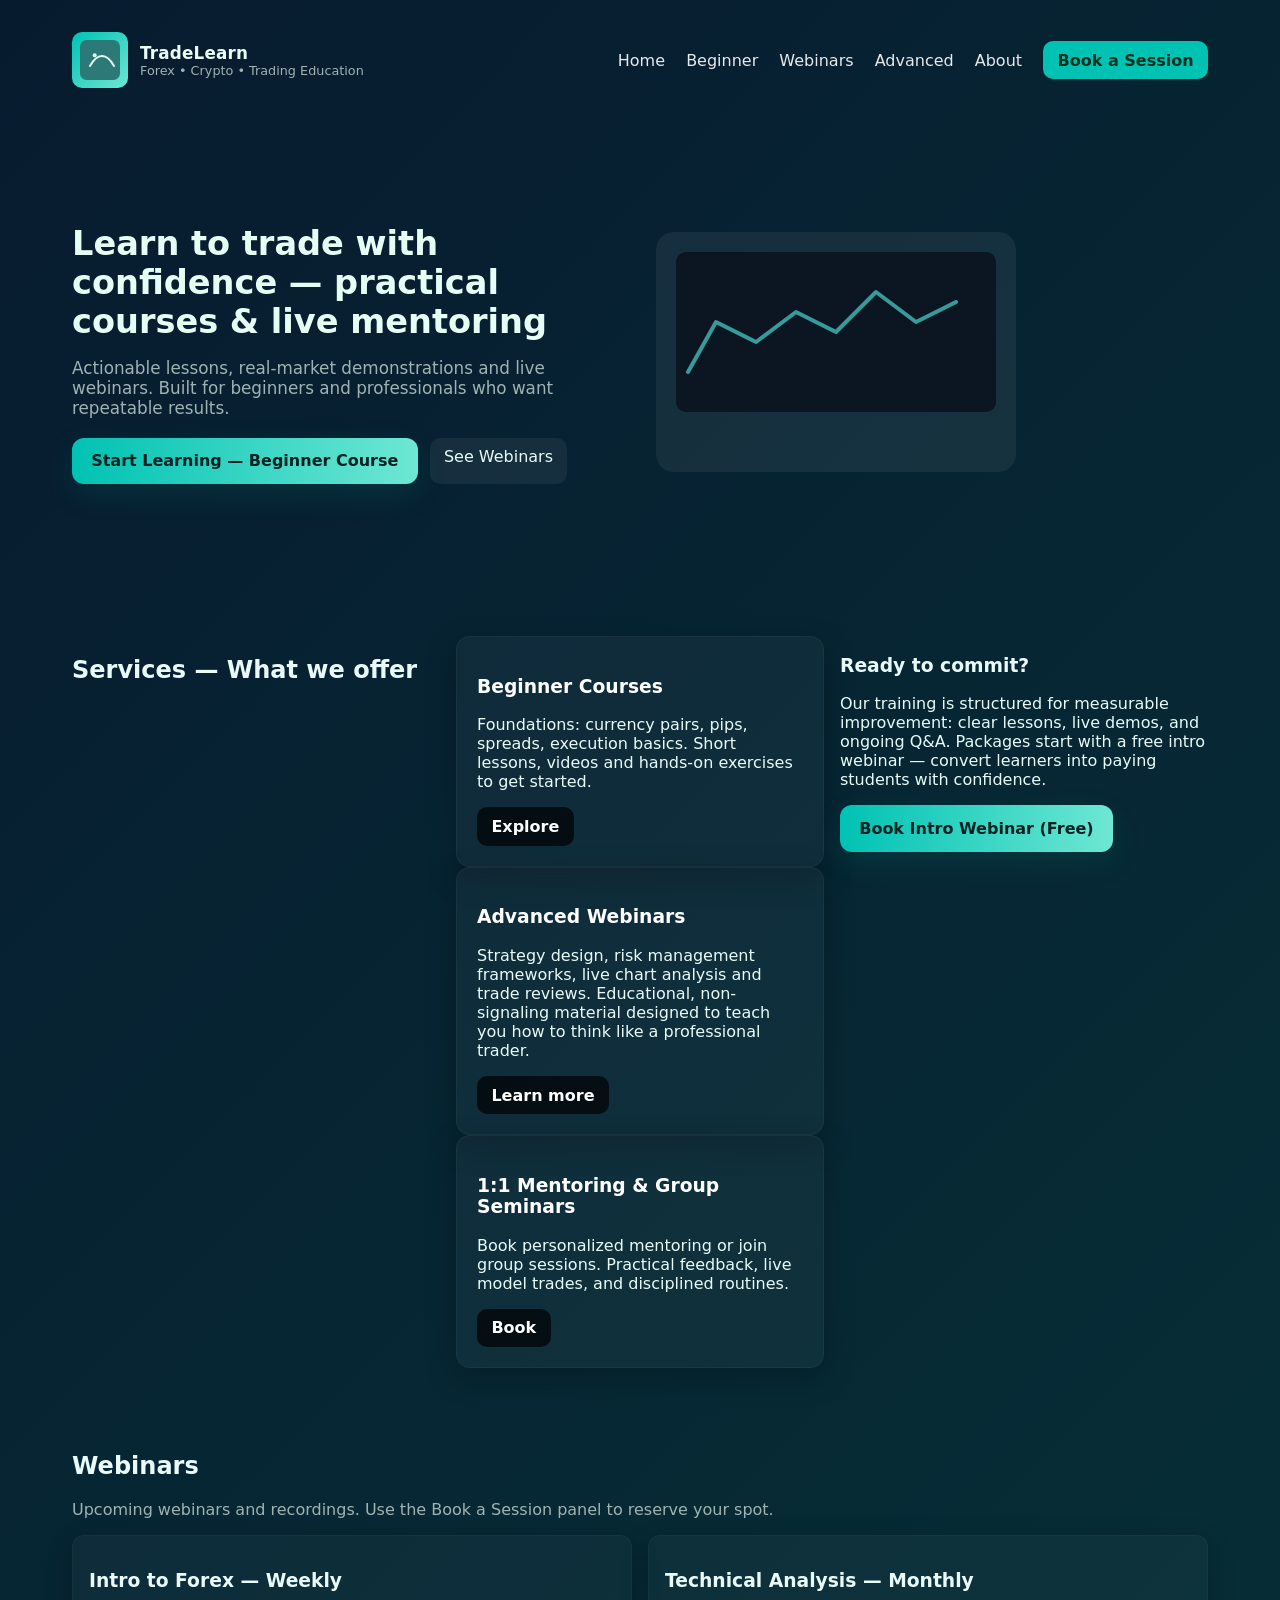
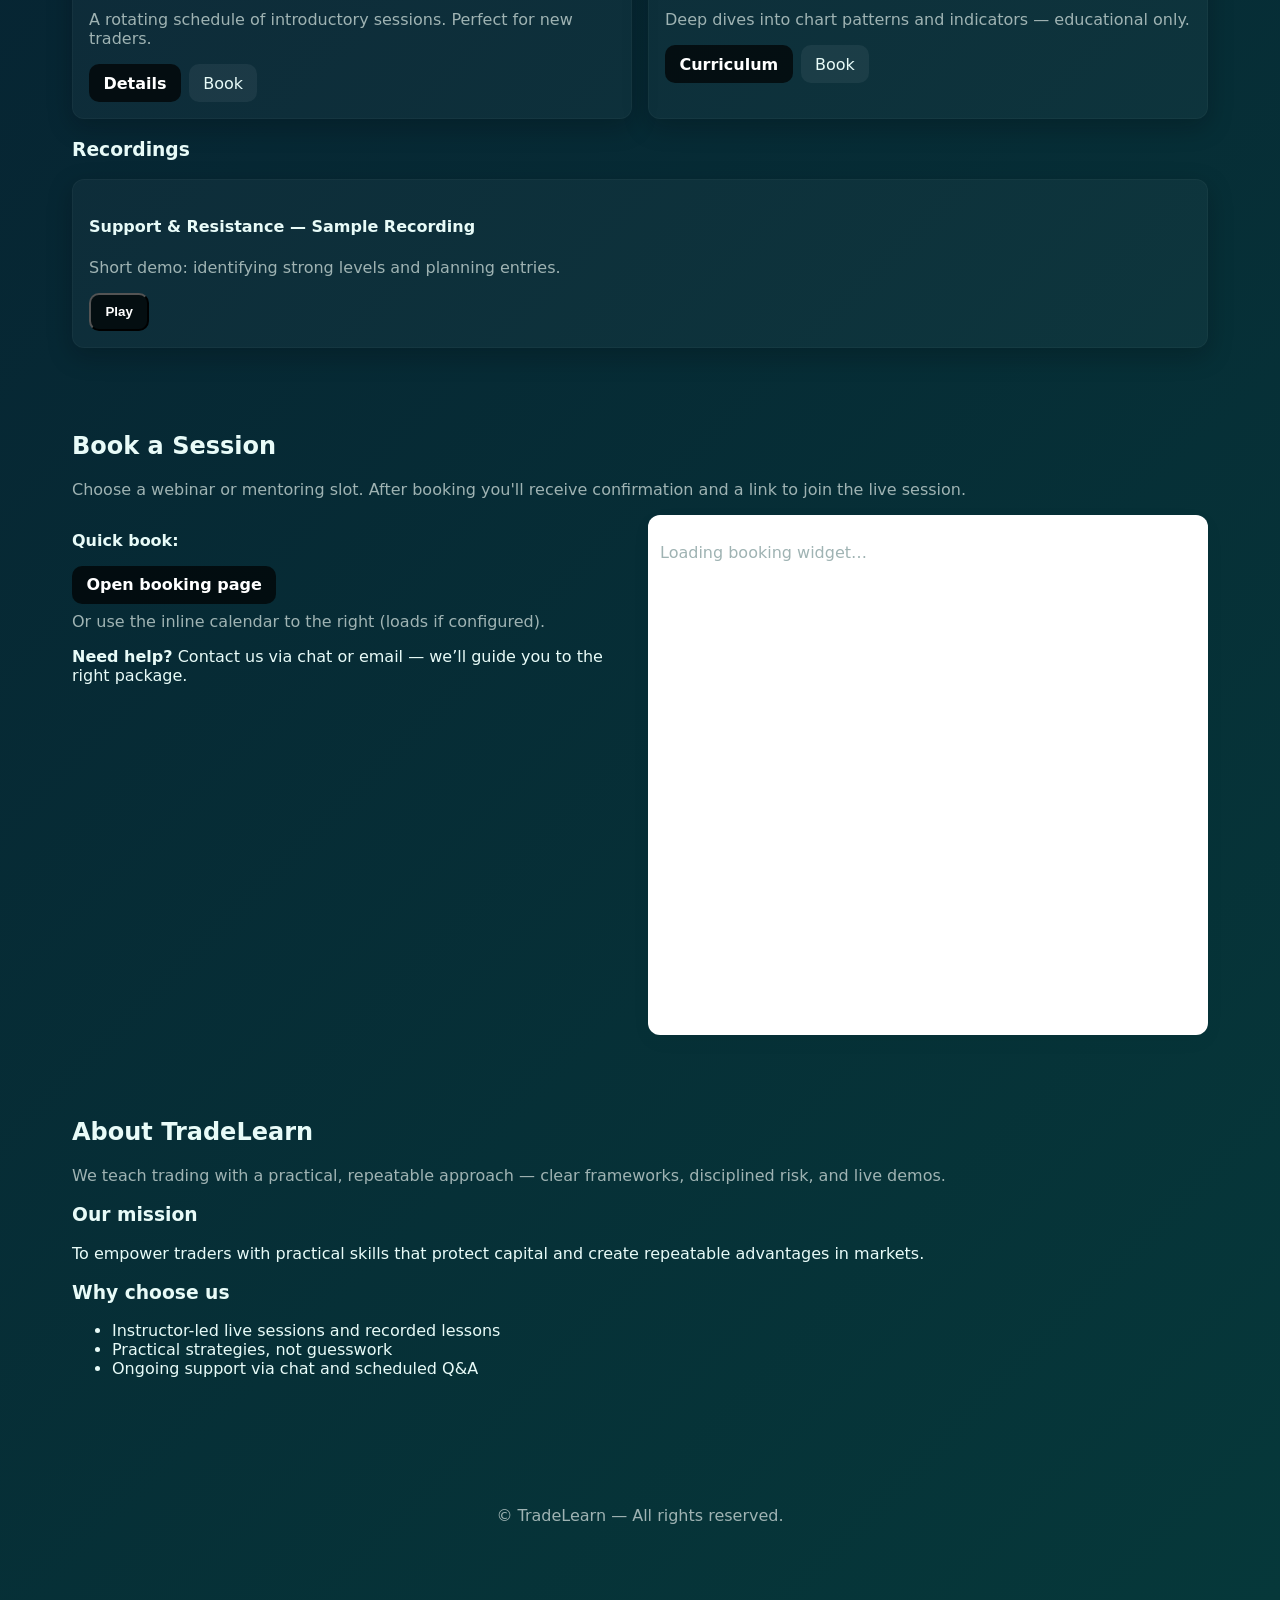
==== commit ca0df3eb: "Update index.html: set Calendly to user's URL and ensure nav links point to pages" ====
--- a/index.html
+++ b/index.html
@@ -182,7 +182,7 @@
   // Interactive behaviors: year, booking, video modal
   document.getElementById('year').textContent = new Date().getFullYear();
 
-  const CALENDLY = { url: 'https://calendly.com/YOUR_CALENDLY_USERNAME/30min' };
+  const CALENDLY = { url: 'https://calendly.com/gshoury68' };
 
   (function initBooking(){
     const quick = document.getElementById('calendly-quick-link');
@@ -202,7 +202,7 @@
     ['book-intro','book-tech'].forEach(id => {
       const el = document.getElementById(id);
       if(!el) return;
-      el.addEventListener('click', (e)=>{ e.preventDefault(); if(CALENDLY.url.indexOf('YOUR_CALENDLY_USERNAME')===-1){ window.open(CALENDLY.url,'_blank','noopener'); } else { alert('Booking not configured.'); } });
+      el.addEventListener('click', (e)=>{ e.preventDefault(); if(CALENDLY.url.indexOf('YOUR_CALENDLY_USERNAME')===-1){ window.open(CALENDLY.url,'_blank','noopener'); } else { alert('Booking not c[...]
     });
   })();
 
@@ -217,7 +217,7 @@
     document.body.appendChild(modal);
     modal.addEventListener('click',(e)=>{ if(e.target===modal) closeModal(); });
     modal.querySelector('#modal-close').addEventListener('click', closeModal);
-    window.openVideo = function(yid){ const container = document.getElementById('video-container'); container.innerHTML = `<div style="position:relative;padding-top:56.25%"><iframe src="https://www.youtube.com/embed/${yid}?autoplay=1" style="position:absolute;inset:0;width:100%;height:100%;border:0" allow="autoplay; encrypted-media" allowfullscreen></iframe></div>`; modal.style.display='flex'; };
+    window.openVideo = function(yid){ const container = document.getElementById('video-container'); container.innerHTML = `<div style="position:relative;padding-top:56.25%"><iframe src="https://w[...]
     function closeModal(){ const modal = document.getElementById('video-modal'); modal.style.display='none'; const c=document.getElementById('video-container'); if(c) c.innerHTML=''; }
     window.closeVideo = closeModal;
   })();
--- a/assets/style.css
+++ b/assets/style.css
@@ -1,32 +1,44 @@
 :root{
-  --bg:#f6f7fb;
-  --card:#ffffff;
-  --muted:#6b7280;
-  --accent:#2b7a78;
-  --accent-2:#3aa7a6;
-  --radius:12px;
-  --maxw:1100px;
+  --bg-gradient: linear-gradient(135deg,#071b2f 0%,#06383a 100%);
+  --card: rgba(255,255,255,0.04);
+  --muted:#9fb3b3;
+  --accent:#00c2b3;
+  --accent-2:#6ee7d4;
+  --radius:14px;
+  --maxw:1200px;
 }
 *{box-sizing:border-box}
-body{font-family:Inter, system-ui, -apple-system, "Segoe UI", Roboto, "Helvetica Neue", Arial; margin:0; background:var(--bg); color:#0b1320; -webkit-font-smoothing:antialiased;}
+body{font-family:Inter, system-ui, -apple-system, "Segoe UI", Roboto, "Helvetica Neue", Arial; margin:0; background:var(--bg-gradient); color:#e8fbf8; -webkit-font-smoothing:antialiased;}
 .container{max-width:var(--maxw); margin:0 auto; padding:2rem;}
 .header-inner{display:flex; align-items:center; justify-content:space-between;}
+.site-header{position:relative; z-index:90}
+.header-inner{position:relative; z-index:95}
 .brand{display:flex; align-items:center; gap:0.75rem;}
 .logo{width:56px;height:56px;border-radius:10px;background:linear-gradient(135deg,var(--accent),var(--accent-2)); padding:8px;}
-.brand-text h1{margin:0;font-size:1.05rem;letter-spacing:0.2px;}
+.brand-text h1{margin:0;font-size:1.05rem;letter-spacing:0.2px;color:#e6fff4}
 .brand-text small{display:block;color:var(--muted); font-size:0.8rem;}
-.nav a{margin-left:1rem; color:inherit; text-decoration:none;}
-.nav .cta{background:var(--accent); color:white; padding:0.6rem 0.9rem; border-radius:8px; margin-left:1rem;}
+.nav a{margin-left:1rem; color:rgba(255,255,255,0.9); text-decoration:none;}
+.nav .cta{background:var(--accent); color:#032; padding:0.6rem 0.9rem; border-radius:10px; margin-left:1rem; font-weight:600}
 .hero{padding:4rem 0; text-align:left;}
-.hero h2{font-size:2rem; margin:0 0 0.5rem;}
-.hero p{color:var(--muted); margin:0 0 1rem;}
-.primary{display:inline-block;padding:0.7rem 1rem;background:var(--accent-2); color:white;border-radius:10px;text-decoration:none;}
-.cards{display:grid; grid-template-columns:repeat(auto-fit,minmax(220px,1fr)); gap:1rem; margin-top:1rem;}
-.card{background:var(--card); padding:1.25rem; border-radius:var(--radius); box-shadow:0 6px 20px rgba(11,19,32,0.04);}
-.events{list-style:none;padding:0;}
-.booking .calendly-inline-widget{min-width:320px;height:630px;}
-.site-footer{padding:2rem 0; color:var(--muted); text-align:center;}
-@media (max-width:720px){
-  .header-inner{flex-direction:column; align-items:flex-start; gap:1rem;}
-  .nav{display:flex; flex-wrap:wrap; gap:0.5rem;}
-}
+.hero-large{padding:4.5rem 0}
+.hero-inner{display:flex;align-items:center;gap:2rem}
+.hero-copy{flex:1}
+.hero-media{flex:1;pointer-events:none;}
+.hero h2{font-size:2.1rem; margin:0 0 0.5rem;color:#e6fff4}
+.lead{color:var(--muted);font-size:1.05rem}
+.primary{display:inline-block;padding:0.85rem 1.2rem;background:linear-gradient(90deg,var(--accent),var(--accent-2)); color:#022; border-radius:12px;text-decoration:none;font-weight:700;box-shadow:0 10px 30px rgba(2,184,159,0.12);transition:transform .15s ease,box-shadow .15s ease;}
+.primary:hover{transform:translateY(-4px);box-shadow:0 22px 48px rgba(2,184,159,0.18)}
+.secondary{display:inline-block;padding:0.6rem 0.9rem;border-radius:10px;background:rgba(255,255,255,0.06);color:#e8fbf8;text-decoration:none}
+.cards{display:grid; grid-template-columns:repeat(auto-fit,minmax(260px,1fr)); gap:1rem; margin-top:1rem;}
+.card{background:var(--card); padding:1.25rem; border-radius:var(--radius); border:1px solid rgba(255,255,255,0.04); box-shadow:0 10px 30px rgba(2,8,12,0.25);}
+.card h3{color:#fff}
+.list-grid{display:grid;grid-template-columns:repeat(auto-fit,minmax(260px,1fr));gap:1rem;margin-top:1rem}
+.item-card{background:rgba(255,255,255,0.03);padding:1rem;border-radius:12px;border:1px solid rgba(255,255,255,0.03);box-shadow:0 8px 24px rgba(2,8,12,0.25)}
+.events{list-style:none;padding:0;color:var(--muted)}
+.booking-grid{display:grid;grid-template-columns:1fr 1fr;gap:1rem}
+.booking-left{min-width:260px}
+.booking-right{min-width:320px}
+.site-footer{padding:2rem 0; color:var(--muted); text-align:center}
+.meta{color:var(--muted)}
+.btn{display:inline-block;padding:.6rem .9rem;border-radius:10px;text-decoration:none;background:rgba(0,0,0,0.7);color:#fff;font-weight:600}
+@media (max-width:920px){.hero-inner{flex-direction:column}.booking-grid{grid-template-columns:1fr}.hero-media{order:-1}}
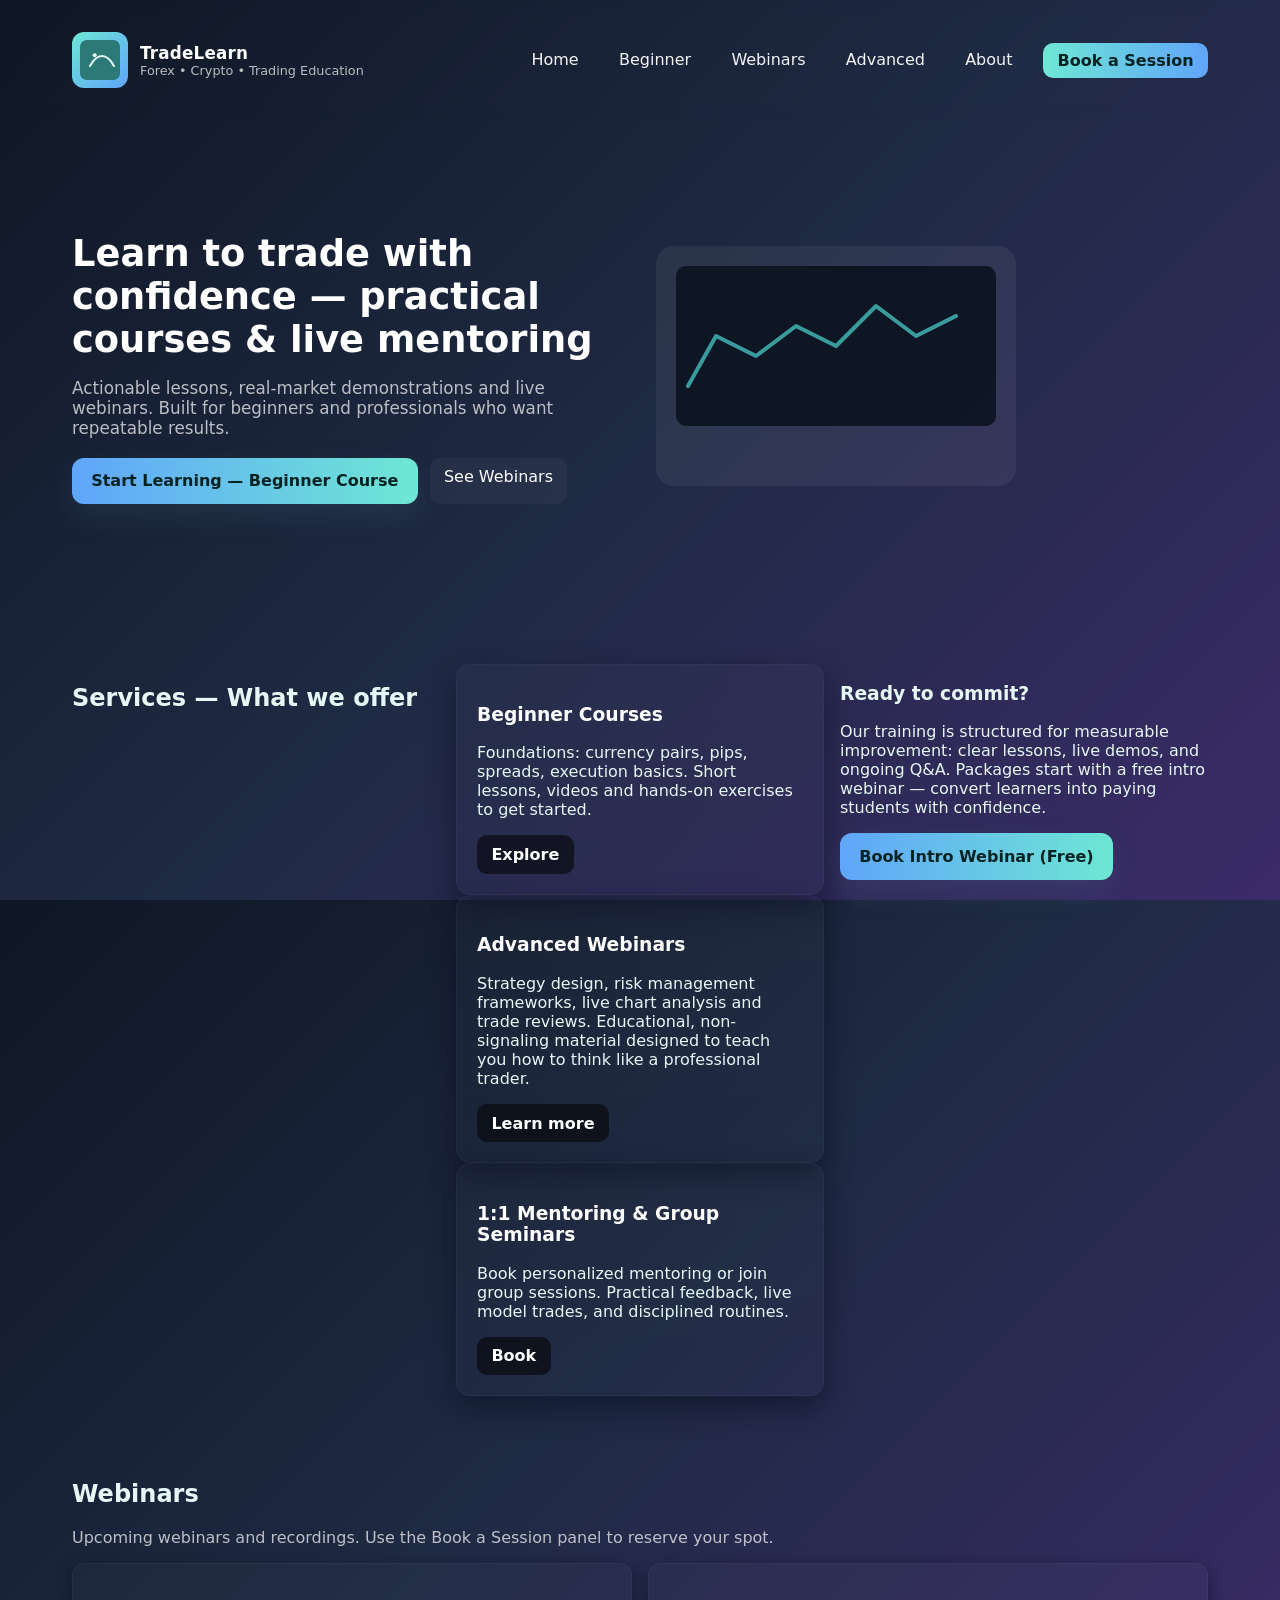
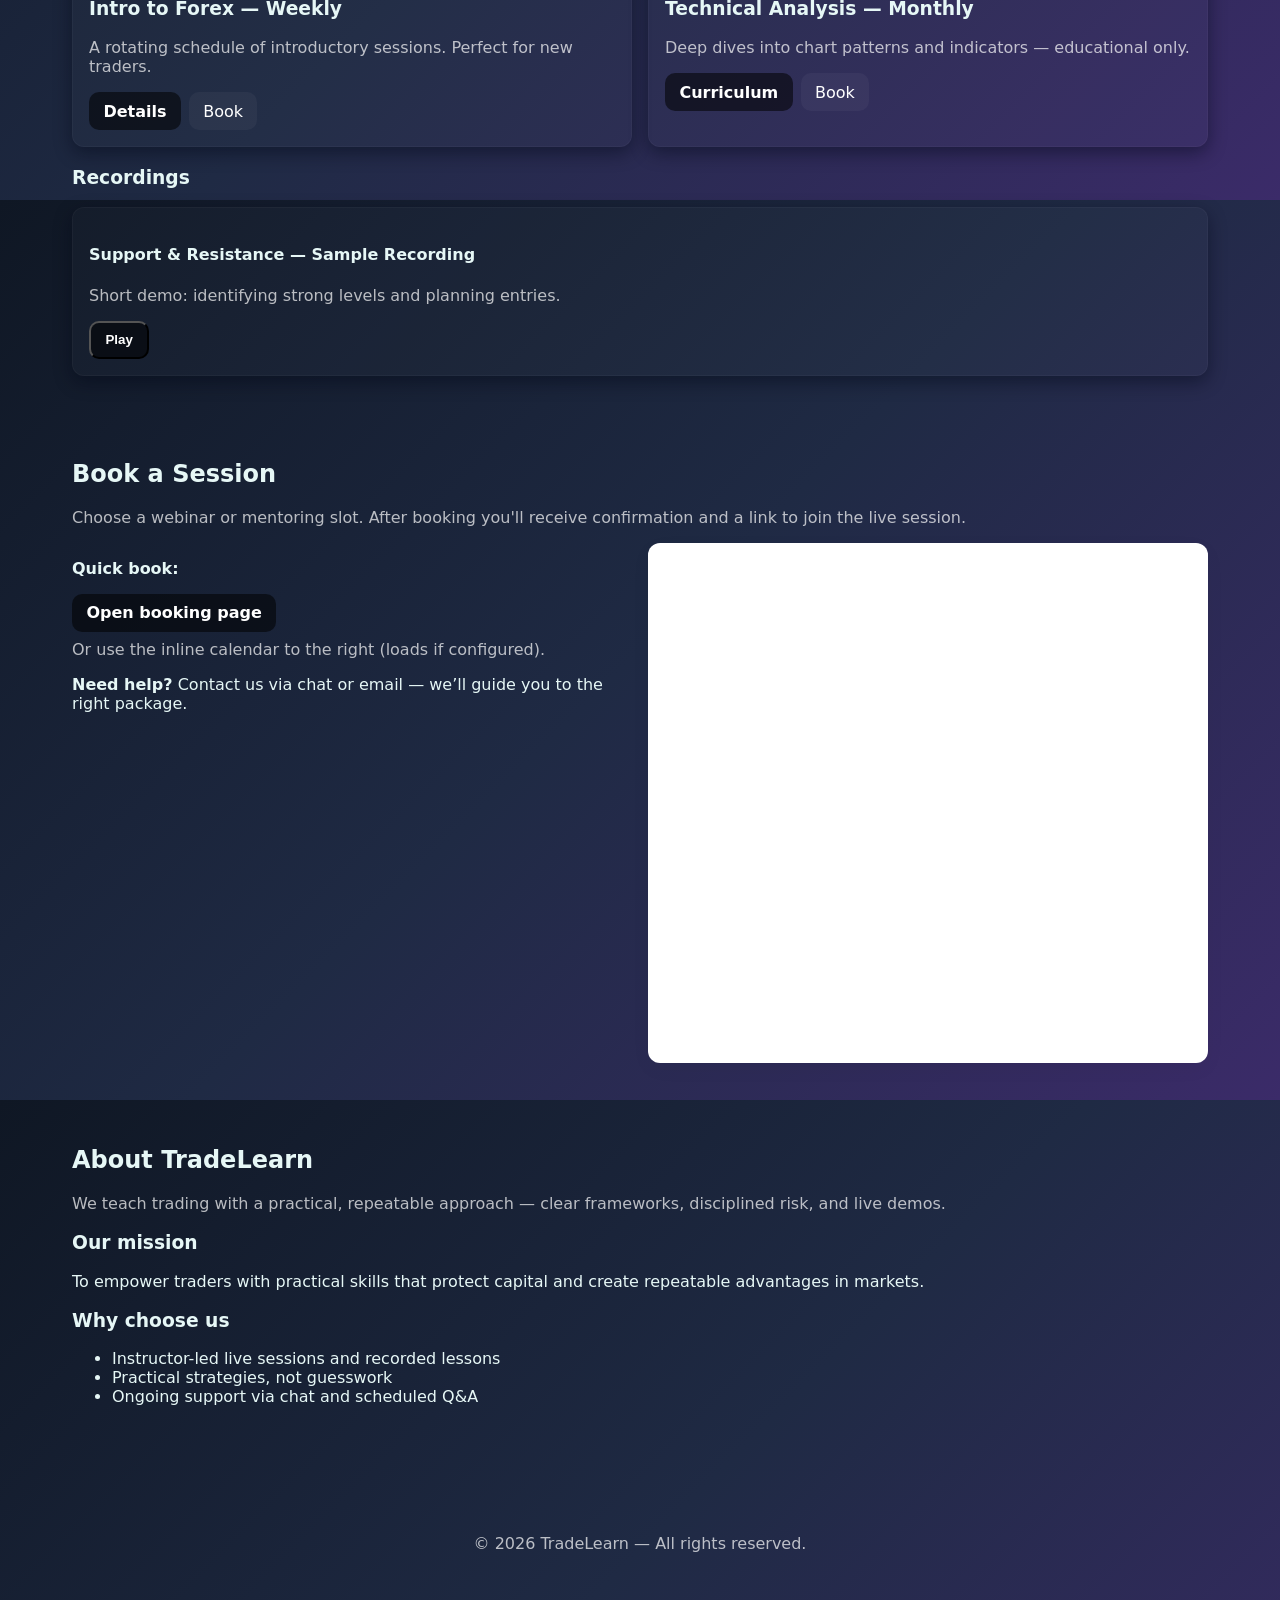
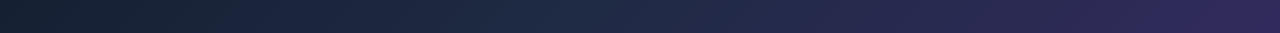
==== commit 7d1b43ea: "Update index.html: set Calendly event to /30min and ensure nav links to pages" ====
--- a/index.html
+++ b/index.html
@@ -182,7 +182,8 @@
   // Interactive behaviors: year, booking, video modal
   document.getElementById('year').textContent = new Date().getFullYear();
 
-  const CALENDLY = { url: 'https://calendly.com/gshoury68' };
+  // set your Calendly event page (event must exist in your Calendly account)
+  const CALENDLY = { url: 'https://calendly.com/gshoury68/30min' };
 
   (function initBooking(){
     const quick = document.getElementById('calendly-quick-link');
@@ -202,7 +203,7 @@
     ['book-intro','book-tech'].forEach(id => {
       const el = document.getElementById(id);
       if(!el) return;
-      el.addEventListener('click', (e)=>{ e.preventDefault(); if(CALENDLY.url.indexOf('YOUR_CALENDLY_USERNAME')===-1){ window.open(CALENDLY.url,'_blank','noopener'); } else { alert('Booking not c[...]
+      el.addEventListener('click', (e)=>{ e.preventDefault(); if(CALENDLY.url.indexOf('YOUR_CALENDLY_USERNAME')===-1){ window.open(CALENDLY.url,'_blank','noopener'); } else { alert('Booking not configured.'); } });
     });
   })();
 
@@ -217,7 +218,7 @@
     document.body.appendChild(modal);
     modal.addEventListener('click',(e)=>{ if(e.target===modal) closeModal(); });
     modal.querySelector('#modal-close').addEventListener('click', closeModal);
-    window.openVideo = function(yid){ const container = document.getElementById('video-container'); container.innerHTML = `<div style="position:relative;padding-top:56.25%"><iframe src="https://w[...]
+    window.openVideo = function(yid){ const container = document.getElementById('video-container'); container.innerHTML = `<div style="position:relative;padding-top:56.25%"><iframe src="https://www.youtube.com/embed/${yid}?autoplay=1" style="position:absolute;inset:0;width:100%;height:100%;border:0" allow="autoplay; encrypted-media" allowfullscreen></iframe></div>`; modal.style.display='flex'; };
     function closeModal(){ const modal = document.getElementById('video-modal'); modal.style.display='none'; const c=document.getElementById('video-container'); if(c) c.innerHTML=''; }
     window.closeVideo = closeModal;
   })();
--- a/assets/style.css
+++ b/assets/style.css
@@ -1,44 +1,46 @@
+/* Premium bluish-purple theme: replace entire CSS */
 :root{
-  --bg-gradient: linear-gradient(135deg,#071b2f 0%,#06383a 100%);
+  --bg-gradient: linear-gradient(135deg,#0f1724 0%,#1f2a44 50%,#3b2b69 100%);
   --card: rgba(255,255,255,0.04);
-  --muted:#9fb3b3;
-  --accent:#00c2b3;
-  --accent-2:#6ee7d4;
+  --muted: rgba(255,255,255,0.7);
+  --accent:#6ee7d4;
+  --accent-2:#60a5fa;
   --radius:14px;
   --maxw:1200px;
 }
 *{box-sizing:border-box}
-body{font-family:Inter, system-ui, -apple-system, "Segoe UI", Roboto, "Helvetica Neue", Arial; margin:0; background:var(--bg-gradient); color:#e8fbf8; -webkit-font-smoothing:antialiased;}
+html,body{height:100%}
+body{font-family:Inter, system-ui, -apple-system, "Segoe UI", Roboto, "Helvetica Neue", Arial; margin:0; background:var(--bg-gradient); color:#e6f7f6; -webkit-font-smoothing:antialiased;}
 .container{max-width:var(--maxw); margin:0 auto; padding:2rem;}
-.header-inner{display:flex; align-items:center; justify-content:space-between;}
-.site-header{position:relative; z-index:90}
-.header-inner{position:relative; z-index:95}
+.site-header{position:sticky; top:0; z-index:9999; backdrop-filter: blur(6px);}
+.header-inner{display:flex; align-items:center; justify-content:space-between; gap:1rem;}
 .brand{display:flex; align-items:center; gap:0.75rem;}
-.logo{width:56px;height:56px;border-radius:10px;background:linear-gradient(135deg,var(--accent),var(--accent-2)); padding:8px;}
-.brand-text h1{margin:0;font-size:1.05rem;letter-spacing:0.2px;color:#e6fff4}
-.brand-text small{display:block;color:var(--muted); font-size:0.8rem;}
-.nav a{margin-left:1rem; color:rgba(255,255,255,0.9); text-decoration:none;}
-.nav .cta{background:var(--accent); color:#032; padding:0.6rem 0.9rem; border-radius:10px; margin-left:1rem; font-weight:600}
-.hero{padding:4rem 0; text-align:left;}
-.hero-large{padding:4.5rem 0}
+.logo{width:56px;height:56px;border-radius:12px;background:linear-gradient(135deg,var(--accent),var(--accent-2)); padding:8px;display:flex;align-items:center;justify-content:center}
+.brand-text h1{margin:0;font-size:1.05rem;letter-spacing:0.2px;color:#fff}
+.brand-text small{display:block;color:var(--muted); font-size:0.8rem}
+.nav a{margin-left:1rem; color:rgba(255,255,255,0.95); text-decoration:none; padding:0.45rem 0.6rem; border-radius:8px}
+.nav a:hover{background:rgba(255,255,255,0.03)}
+.nav .cta{background:linear-gradient(90deg,var(--accent),var(--accent-2)); color:#022; padding:0.5rem 0.9rem; border-radius:10px; margin-left:1rem; font-weight:700}
+.hero{padding:5rem 0;}
 .hero-inner{display:flex;align-items:center;gap:2rem}
 .hero-copy{flex:1}
-.hero-media{flex:1;pointer-events:none;}
-.hero h2{font-size:2.1rem; margin:0 0 0.5rem;color:#e6fff4}
+.hero-media{flex:1;pointer-events:none}
+.hero h2{font-size:2.3rem;margin:0 0 0.5rem;color:#ffffff}
 .lead{color:var(--muted);font-size:1.05rem}
-.primary{display:inline-block;padding:0.85rem 1.2rem;background:linear-gradient(90deg,var(--accent),var(--accent-2)); color:#022; border-radius:12px;text-decoration:none;font-weight:700;box-shadow:0 10px 30px rgba(2,184,159,0.12);transition:transform .15s ease,box-shadow .15s ease;}
-.primary:hover{transform:translateY(-4px);box-shadow:0 22px 48px rgba(2,184,159,0.18)}
-.secondary{display:inline-block;padding:0.6rem 0.9rem;border-radius:10px;background:rgba(255,255,255,0.06);color:#e8fbf8;text-decoration:none}
-.cards{display:grid; grid-template-columns:repeat(auto-fit,minmax(260px,1fr)); gap:1rem; margin-top:1rem;}
-.card{background:var(--card); padding:1.25rem; border-radius:var(--radius); border:1px solid rgba(255,255,255,0.04); box-shadow:0 10px 30px rgba(2,8,12,0.25);}
+.primary{display:inline-block;padding:0.85rem 1.2rem;background:linear-gradient(90deg,var(--accent-2),var(--accent)); color:#022; border-radius:12px;text-decoration:none;font-weight:700;box-shadow:0 12px 30px rgba(92,165,170,0.12);transition:transform .15s ease,box-shadow .15s ease}
+.primary:hover{transform:translateY(-3px);box-shadow:0 24px 48px rgba(92,165,170,0.18)}
+.secondary{display:inline-block;padding:0.6rem 0.9rem;border-radius:10px;background:rgba(255,255,255,0.04);color:#fff;text-decoration:none}
+.cards{display:grid; grid-template-columns:repeat(auto-fit,minmax(260px,1fr)); gap:1rem; margin-top:1rem}
+.card{background:linear-gradient(180deg,rgba(255,255,255,0.02), rgba(255,255,255,0.01)); padding:1.25rem; border-radius:var(--radius); border:1px solid rgba(255,255,255,0.03); box-shadow:0 12px 30px rgba(2,6,23,0.45)}
 .card h3{color:#fff}
 .list-grid{display:grid;grid-template-columns:repeat(auto-fit,minmax(260px,1fr));gap:1rem;margin-top:1rem}
-.item-card{background:rgba(255,255,255,0.03);padding:1rem;border-radius:12px;border:1px solid rgba(255,255,255,0.03);box-shadow:0 8px 24px rgba(2,8,12,0.25)}
+.item-card{background:rgba(255,255,255,0.02);padding:1rem;border-radius:12px;border:1px solid rgba(255,255,255,0.03);box-shadow:0 6px 18px rgba(2,6,23,0.45)}
 .events{list-style:none;padding:0;color:var(--muted)}
 .booking-grid{display:grid;grid-template-columns:1fr 1fr;gap:1rem}
 .booking-left{min-width:260px}
 .booking-right{min-width:320px}
 .site-footer{padding:2rem 0; color:var(--muted); text-align:center}
 .meta{color:var(--muted)}
-.btn{display:inline-block;padding:.6rem .9rem;border-radius:10px;text-decoration:none;background:rgba(0,0,0,0.7);color:#fff;font-weight:600}
+.btn{display:inline-block;padding:.6rem .9rem;border-radius:10px;text-decoration:none;background:rgba(0,0,0,0.55);color:#fff;font-weight:700}
+.small{font-size:0.9rem;color:var(--muted)}
 @media (max-width:920px){.hero-inner{flex-direction:column}.booking-grid{grid-template-columns:1fr}.hero-media{order:-1}}
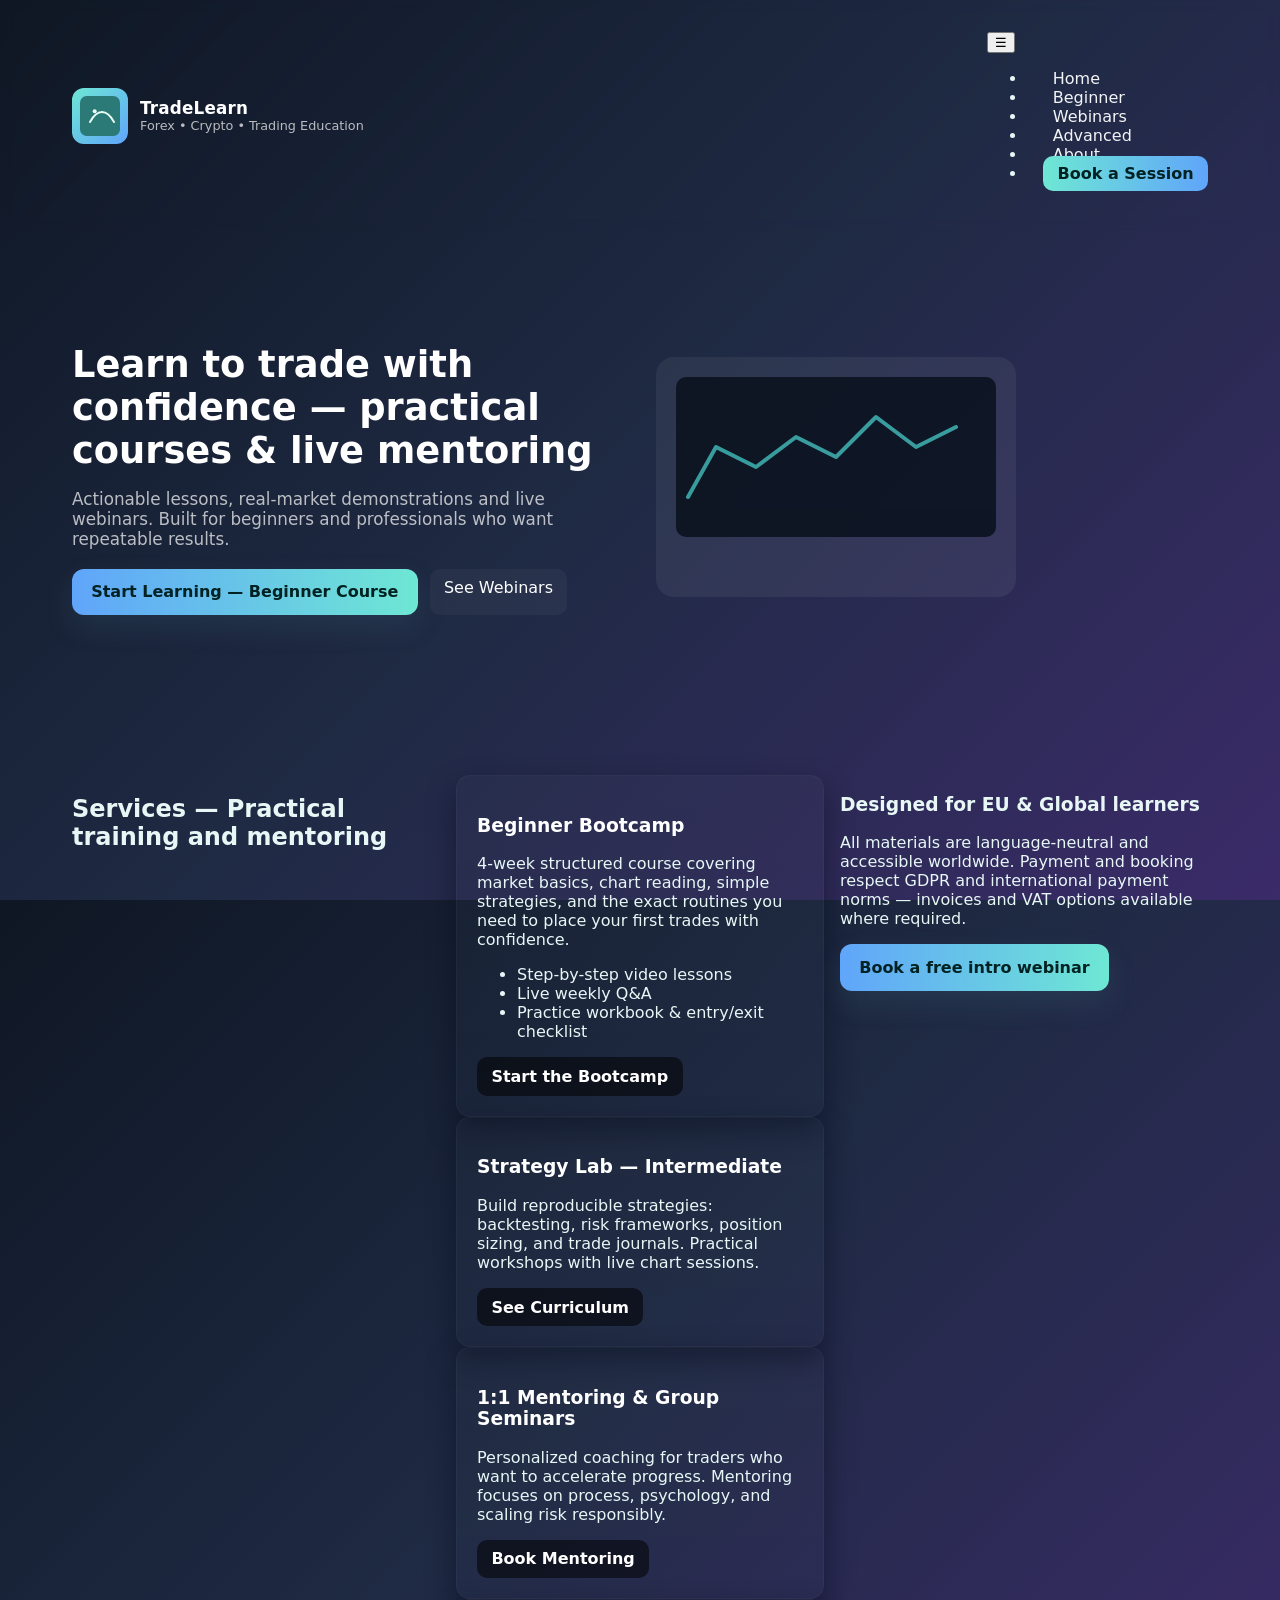
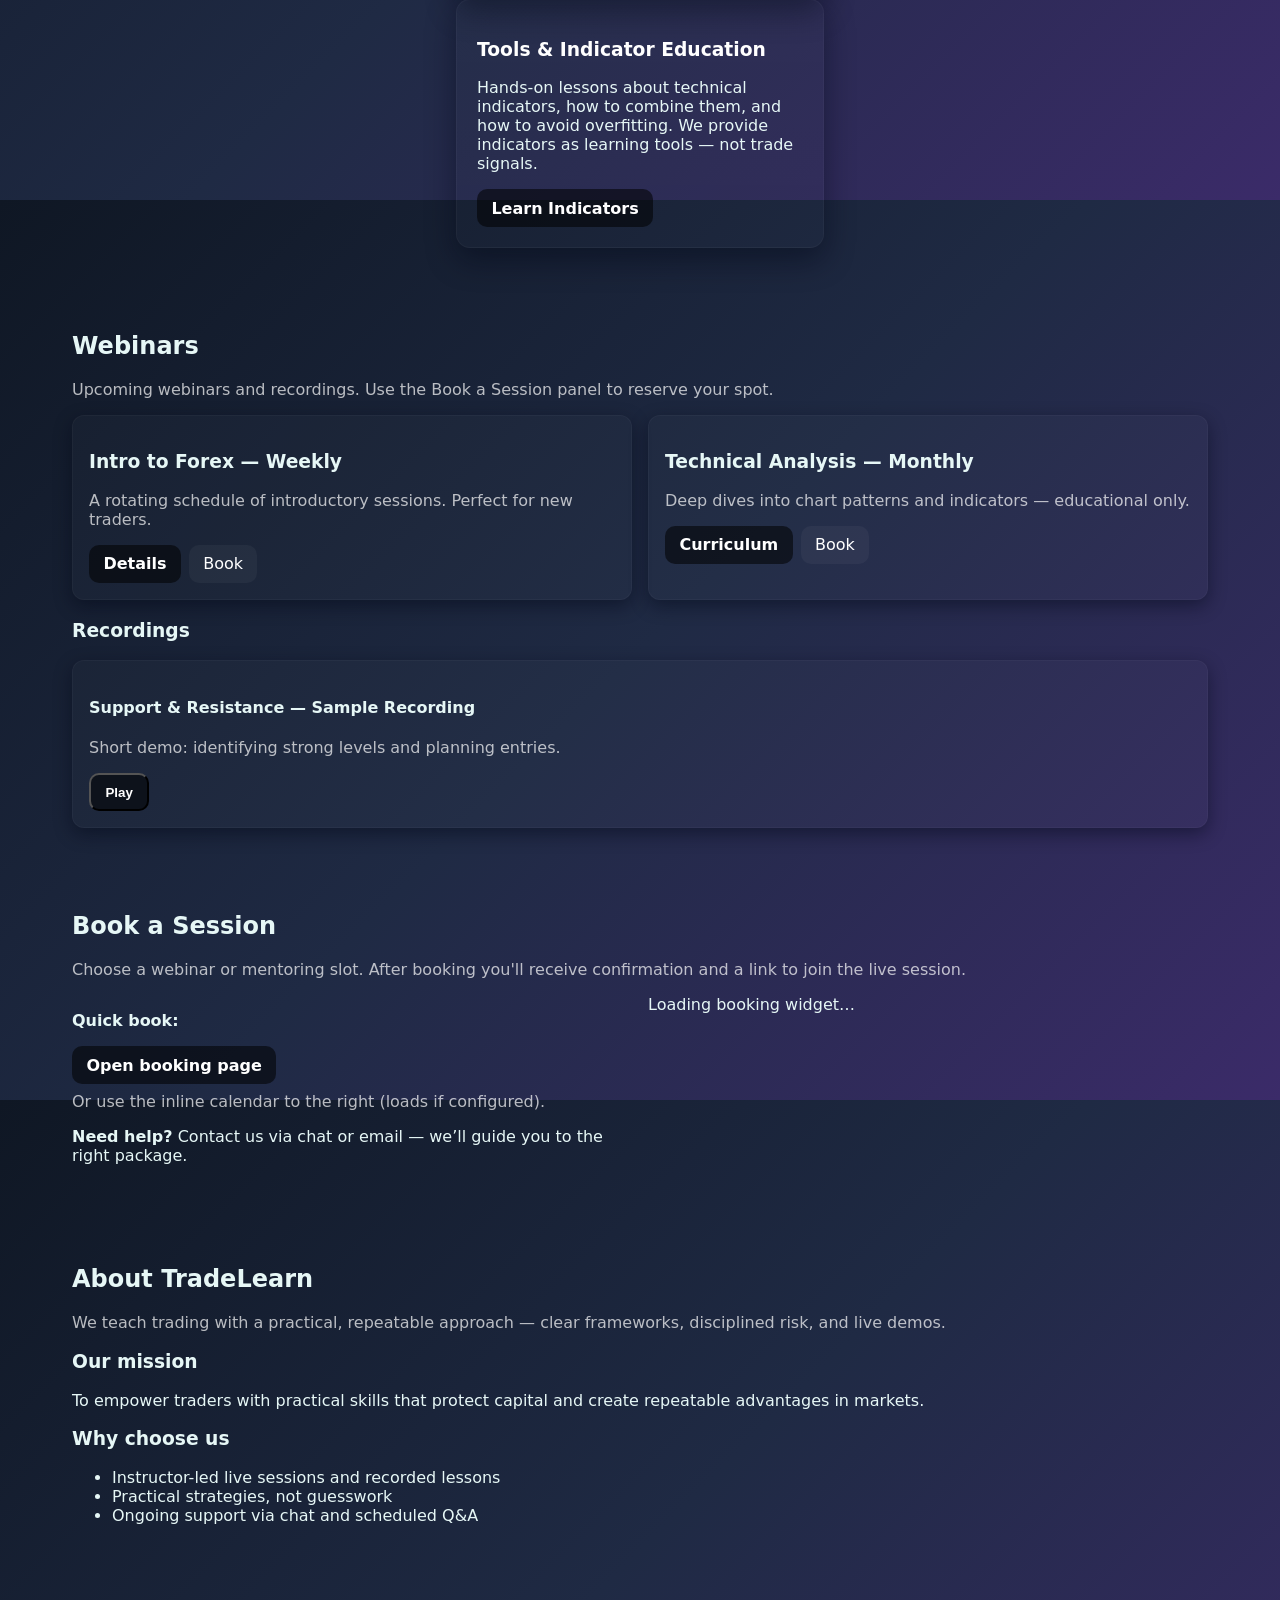
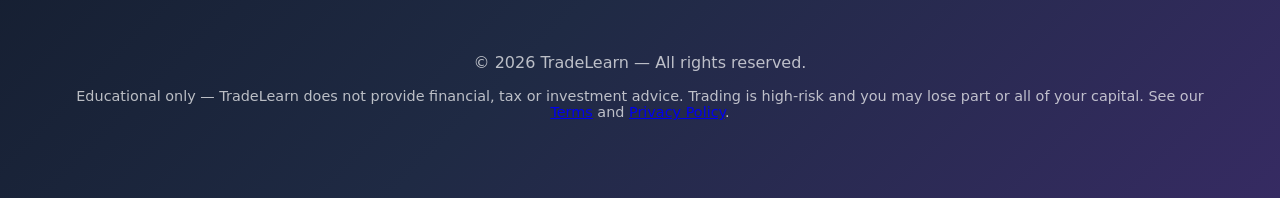
==== commit 0df1e054: "UI: Improve nav, services, booking panel, footer (polished copy & responsive nav)" ====
--- a/index.html
+++ b/index.html
@@ -18,13 +18,17 @@
           <small>Forex • Crypto • Trading Education</small>
         </div>
       </div>
+
       <nav class="nav" aria-label="Main navigation">
-        <a href="/">Home</a>
-        <a href="/articles/foundations.html">Beginner</a>
-        <a href="/webinars/intro-to-forex.html">Webinars</a>
-        <a href="/articles/technical-indicators.html">Advanced</a>
-        <a href="/about.html">About</a>
-        <a class="cta" href="#book">Book a Session</a>
+        <button id="nav-toggle" class="nav-toggle" aria-expanded="false" aria-controls="primary-navigation" aria-label="Open menu">☰</button>
+        <ul id="primary-navigation" class="nav-list" role="menubar">
+          <li role="none"><a role="menuitem" href="index.html">Home</a></li>
+          <li role="none"><a role="menuitem" href="articles/foundations.html">Beginner</a></li>
+          <li role="none"><a role="menuitem" href="webinars/intro-to-forex.html">Webinars</a></li>
+          <li role="none"><a role="menuitem" href="articles/technical-indicators.html">Advanced</a></li>
+          <li role="none"><a role="menuitem" href="about.html">About</a></li>
+          <li role="none"><a class="cta" role="menuitem" href="#book">Book a Session</a></li>
+        </ul>
       </nav>
     </div>
   </header>
@@ -36,12 +40,12 @@
           <h2>Learn to trade with confidence — practical courses & live mentoring</h2>
           <p class="lead">Actionable lessons, real-market demonstrations and live webinars. Built for beginners and professionals who want repeatable results.</p>
           <div style="margin-top:1.25rem; display:flex; gap:0.75rem; flex-wrap:wrap;">
-            <a class="primary" href="/articles/foundations.html">Start Learning — Beginner Course</a>
+            <a class="primary" href="articles/foundations.html">Start Learning — Beginner Course</a>
             <a class="secondary" href="#webinars">See Webinars</a>
           </div>
         </div>
         <div class="hero-media" aria-hidden="true">
-          <!-- sample promo image / illustration (SVG) -->
+          <!-- promo illustration -->
           <svg width="360" height="240" viewBox="0 0 360 240" fill="none" xmlns="http://www.w3.org/2000/svg">
             <rect width="360" height="240" rx="18" fill="#fff" opacity="0.06"/>
             <g opacity="0.9" transform="translate(20,20)">
@@ -53,32 +57,44 @@
       </div>
     </section>
 
+    <!-- Services (polished copy) -->
     <section id="services" class="container cards brightly">
-      <h2>Services — What we offer</h2>
+      <h2>Services — Practical training and mentoring</h2>
       <div class="card-grid">
         <article class="card feature">
-          <h3>Beginner Courses</h3>
-          <p>Foundations: currency pairs, pips, spreads, execution basics. Short lessons, videos and hands-on exercises to get started.</p>
-          <a class="btn" href="/articles/foundations.html">Explore</a>
-        </article>
-
-        <article class="card feature">
-          <h3>Advanced Webinars</h3>
-          <p>Strategy design, risk management frameworks, live chart analysis and trade reviews. Educational, non-signaling material designed to teach you how to think like a professional trader.</p>
-          <a class="btn" href="/articles/technical-indicators.html">Learn more</a>
+          <h3>Beginner Bootcamp</h3>
+          <p>4-week structured course covering market basics, chart reading, simple strategies, and the exact routines you need to place your first trades with confidence.</p>
+          <ul>
+            <li>Step-by-step video lessons</li>
+            <li>Live weekly Q&A</li>
+            <li>Practice workbook & entry/exit checklist</li>
+          </ul>
+          <a class="btn" href="articles/foundations.html">Start the Bootcamp</a>
+        </article>
+
+        <article class="card feature">
+          <h3>Strategy Lab — Intermediate</h3>
+          <p>Build reproducible strategies: backtesting, risk frameworks, position sizing, and trade journals. Practical workshops with live chart sessions.</p>
+          <a class="btn" href="articles/technical-indicators.html">See Curriculum</a>
         </article>
 
         <article class="card feature">
           <h3>1:1 Mentoring & Group Seminars</h3>
-          <p>Book personalized mentoring or join group sessions. Practical feedback, live model trades, and disciplined routines.</p>
-          <a class="btn" href="#book">Book</a>
+          <p>Personalized coaching for traders who want to accelerate progress. Mentoring focuses on process, psychology, and scaling risk responsibly.</p>
+          <a class="btn" href="#book">Book Mentoring</a>
+        </article>
+
+        <article class="card feature">
+          <h3>Tools & Indicator Education</h3>
+          <p>Hands-on lessons about technical indicators, how to combine them, and how to avoid overfitting. We provide indicators as learning tools — not trade signals.</p>
+          <a class="btn" href="articles/technical-indicators.html">Learn Indicators</a>
         </article>
       </div>
 
       <div class="sell-box">
-        <h3>Ready to commit?</h3>
-        <p>Our training is structured for measurable improvement: clear lessons, live demos, and ongoing Q&A. Packages start with a free intro webinar — convert learners into paying students with confidence.</p>
-        <a class="primary" href="#book">Book Intro Webinar (Free)</a>
+        <h3>Designed for EU & Global learners</h3>
+        <p>All materials are language-neutral and accessible worldwide. Payment and booking respect GDPR and international payment norms — invoices and VAT options available where required.</p>
+        <a class="primary" href="#book">Book a free intro webinar</a>
       </div>
     </section>
 
@@ -91,7 +107,7 @@
           <h3>Intro to Forex — Weekly</h3>
           <p class="meta">A rotating schedule of introductory sessions. Perfect for new traders.</p>
           <div style="margin-top:.75rem;display:flex;gap:.5rem;">
-            <a class="btn" href="/webinars/intro-to-forex.html">Details</a>
+            <a class="btn" href="webinars/intro-to-forex.html">Details</a>
             <a id="book-intro" class="secondary" href="#book">Book</a>
           </div>
         </article>
@@ -100,7 +116,7 @@
           <h3>Technical Analysis — Monthly</h3>
           <p class="meta">Deep dives into chart patterns and indicators — educational only.</p>
           <div style="margin-top:.75rem;display:flex;gap:.5rem;">
-            <a class="btn" href="/articles/technical-indicators.html">Curriculum</a>
+            <a class="btn" href="articles/technical-indicators.html">Curriculum</a>
             <a id="book-tech" class="secondary" href="#book">Book</a>
           </div>
         </article>
@@ -111,7 +127,7 @@
         <article class="item-card">
           <h4>Support & Resistance — Sample Recording</h4>
           <p class="meta">Short demo: identifying strong levels and planning entries.</p>
-          <div style="margin-top:.75rem;"><button class="btn" onclick="openVideo('dQw4w9WgXcQ')">Play</button></div>
+          <div style="margin-top:.75rem;"><button class="btn" data-video="dQw4w9WgXcQ">Play</button></div>
         </article>
       </div>
     </section>
@@ -131,8 +147,9 @@
           </div>
         </div>
         <div class="booking-right">
-          <div id="calendly-inline" style="min-width:320px;height:520px;background:#fff;border-radius:12px;padding:12px;box-shadow:0 6px 20px rgba(11,19,32,0.04);">
-            <p style="color:var(--muted)">Loading booking widget…</p>
+          <div id="calendly-inline" class="calendly-card">
+            <div class="calendly-loading">Loading booking widget…</div>
+            <!-- If you have a Calendly link configured in assets/script.js it will load inline here -->
           </div>
         </div>
       </div>
@@ -164,10 +181,11 @@
   <footer class="site-footer">
     <div class="container">
       <p>&copy; <span id="year"></span> TradeLearn — All rights reserved.</p>
+      <p class="small">Educational only — TradeLearn does not provide financial, tax or investment advice. Trading is high-risk and you may lose part or all of your capital. See our <a href="terms.html">Terms</a> and <a href="privacy.html">Privacy Policy</a>.</p>
     </div>
   </footer>
 
-  <!-- Tawk.to placeholder -->
+  <!-- Tawk.to placeholder (configure your property id) -->
   <script>
   (function(){
     var TAWK_PROPERTY_ID = 'TAWK_PROPERTY_ID';
@@ -178,50 +196,6 @@
   })();
   </script>
 
-  <script>
-  // Interactive behaviors: year, booking, video modal
-  document.getElementById('year').textContent = new Date().getFullYear();
-
-  // set your Calendly event page (event must exist in your Calendly account)
-  const CALENDLY = { url: 'https://calendly.com/gshoury68/30min' };
-
-  (function initBooking(){
-    const quick = document.getElementById('calendly-quick-link');
-    const inlineHolder = document.getElementById('calendly-inline');
-    if(CALENDLY.url && CALENDLY.url.indexOf('YOUR_CALENDLY_USERNAME') === -1){
-      quick.href = CALENDLY.url; quick.textContent = 'Open booking page';
-      inlineHolder.innerHTML = `<div class="calendly-inline-widget" data-url="${CALENDLY.url}" style="min-width:320px;height:520px;"></div>`;
-      if(!document.querySelector('script[src="https://assets.calendly.com/assets/external/widget.js"]')){
-        const s = document.createElement('script'); s.src='https://assets.calendly.com/assets/external/widget.js'; s.async=true; document.body.appendChild(s);
-      }
-    } else {
-      quick.href = '#'; quick.textContent = 'Booking not configured';
-      inlineHolder.innerHTML = '<p style="color:var(--muted)">Booking link not configured. Edit index.html to add your Calendly URL.</p>';
-    }
-
-    // wire book buttons
-    ['book-intro','book-tech'].forEach(id => {
-      const el = document.getElementById(id);
-      if(!el) return;
-      el.addEventListener('click', (e)=>{ e.preventDefault(); if(CALENDLY.url.indexOf('YOUR_CALENDLY_USERNAME')===-1){ window.open(CALENDLY.url,'_blank','noopener'); } else { alert('Booking not configured.'); } });
-    });
-  })();
-
-  // video modal
-  (function createVideoModal(){
-    const modal = document.createElement('div'); modal.id='video-modal';
-    modal.style='position:fixed;inset:0;display:none;align-items:center;justify-content:center;background:rgba(11,19,32,0.6);z-index:9999;';
-    modal.innerHTML = `<div style="background:#fff;width:min(1100px,96%);border-radius:10px;padding:1rem;position:relative;">
-      <div id="modal-close" style="position:absolute;right:12px;top:8px;cursor:pointer;font-weight:700">✕</div>
-      <div id="video-container" style="min-height:300px;"></div>
-    </div>`;
-    document.body.appendChild(modal);
-    modal.addEventListener('click',(e)=>{ if(e.target===modal) closeModal(); });
-    modal.querySelector('#modal-close').addEventListener('click', closeModal);
-    window.openVideo = function(yid){ const container = document.getElementById('video-container'); container.innerHTML = `<div style="position:relative;padding-top:56.25%"><iframe src="https://www.youtube.com/embed/${yid}?autoplay=1" style="position:absolute;inset:0;width:100%;height:100%;border:0" allow="autoplay; encrypted-media" allowfullscreen></iframe></div>`; modal.style.display='flex'; };
-    function closeModal(){ const modal = document.getElementById('video-modal'); modal.style.display='none'; const c=document.getElementById('video-container'); if(c) c.innerHTML=''; }
-    window.closeVideo = closeModal;
-  })();
-  </script>
+  <script src="/assets/script.js"></script>
 </body>
 </html>
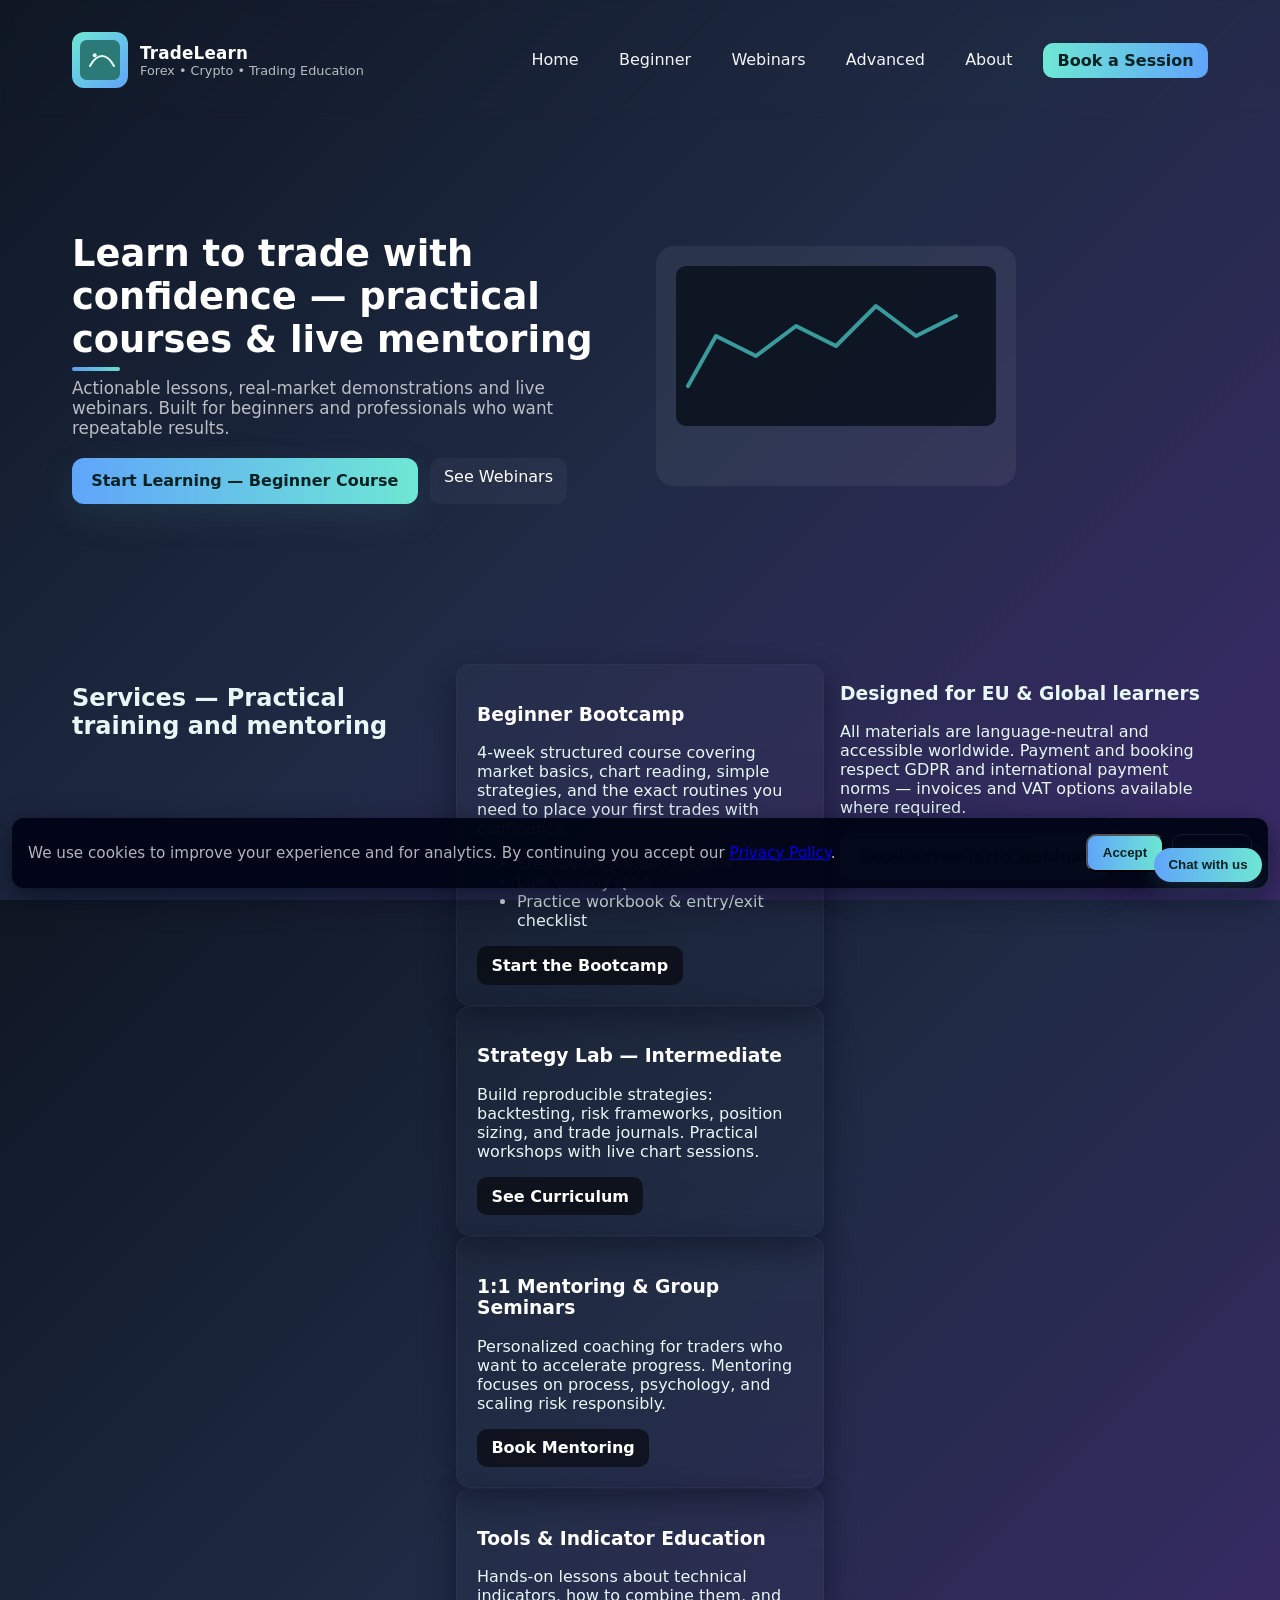
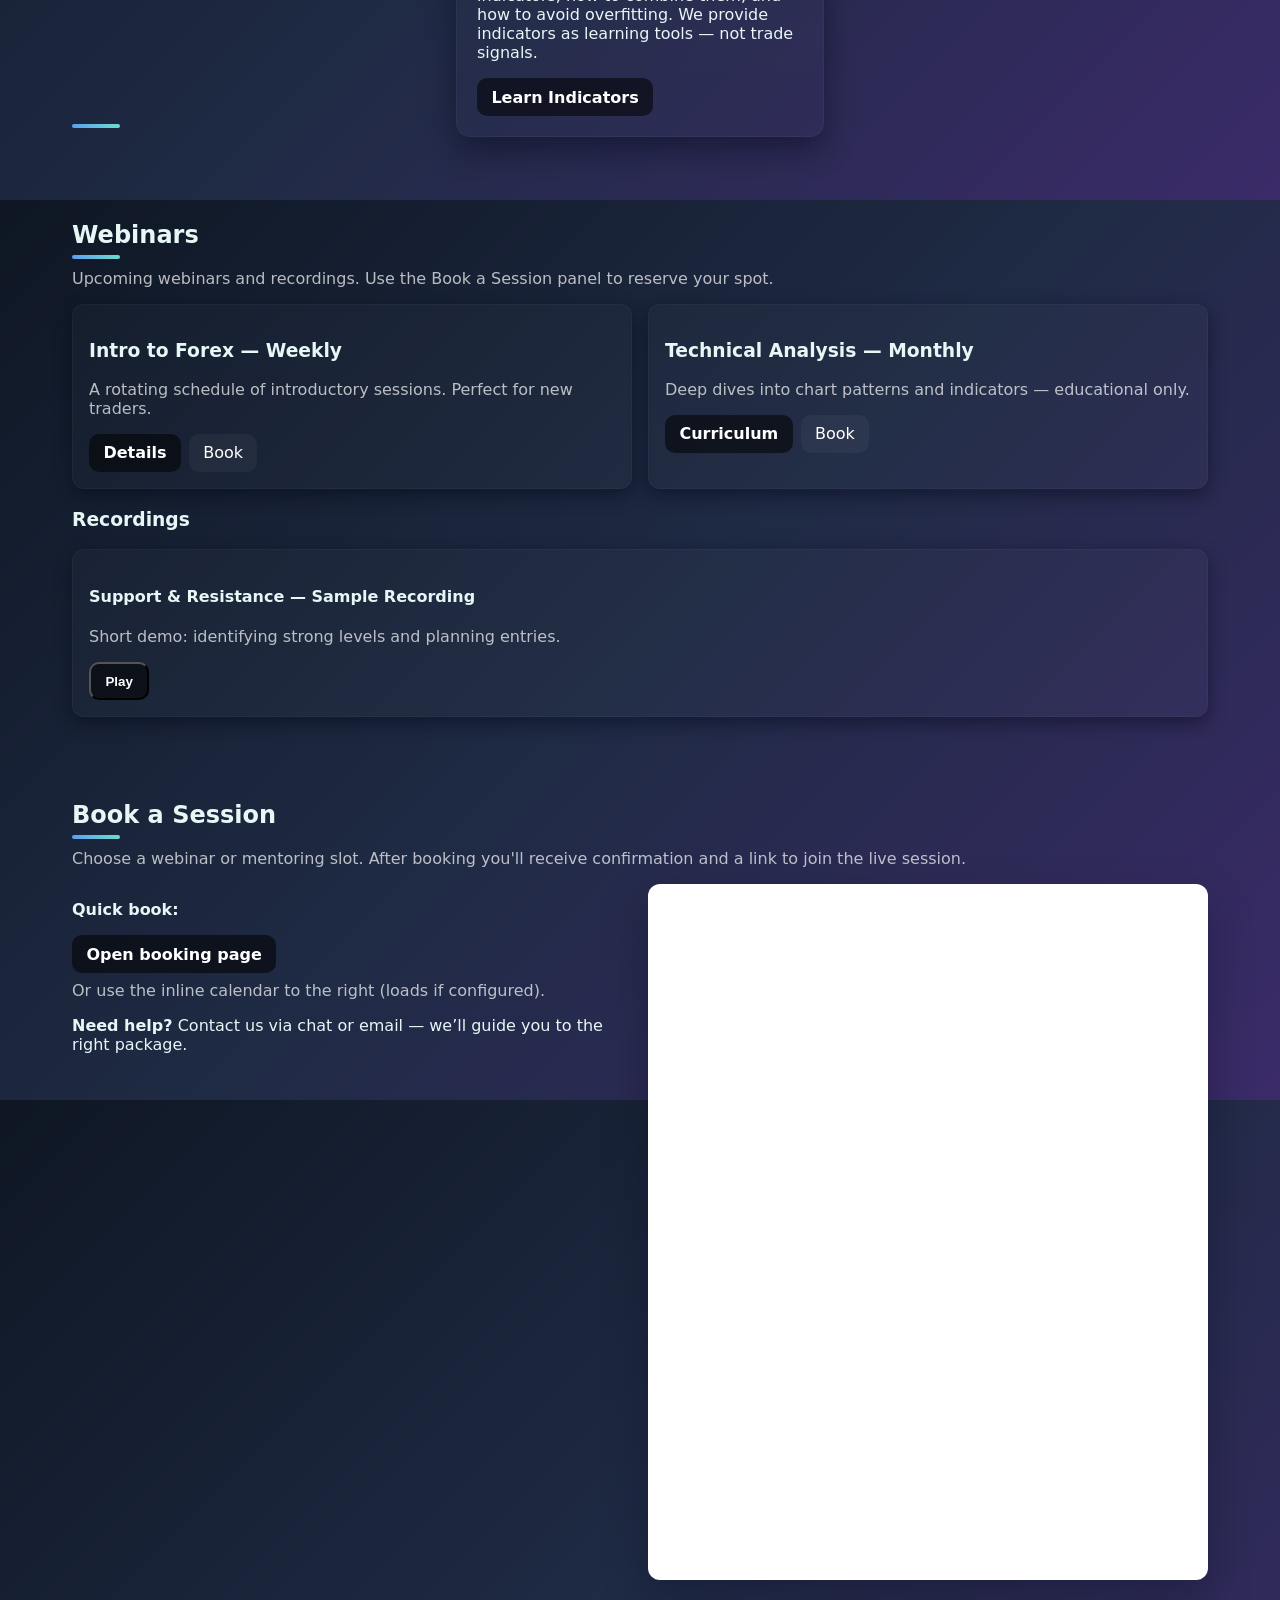
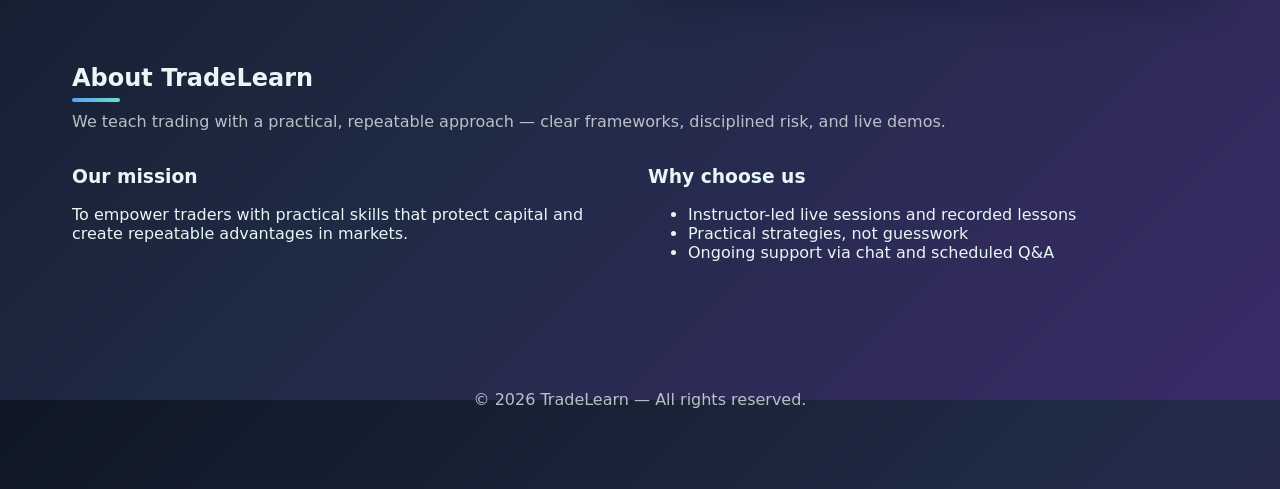
==== commit 75035241: "Chat: embed Tawk opt-in UI + pre-chat form, business-hours logic (Mon-Fri 09-17 CET), mailto offline" ====
--- a/index.html
+++ b/index.html
@@ -18,17 +18,13 @@
           <small>Forex • Crypto • Trading Education</small>
         </div>
       </div>
-
       <nav class="nav" aria-label="Main navigation">
-        <button id="nav-toggle" class="nav-toggle" aria-expanded="false" aria-controls="primary-navigation" aria-label="Open menu">☰</button>
-        <ul id="primary-navigation" class="nav-list" role="menubar">
-          <li role="none"><a role="menuitem" href="index.html">Home</a></li>
-          <li role="none"><a role="menuitem" href="articles/foundations.html">Beginner</a></li>
-          <li role="none"><a role="menuitem" href="webinars/intro-to-forex.html">Webinars</a></li>
-          <li role="none"><a role="menuitem" href="articles/technical-indicators.html">Advanced</a></li>
-          <li role="none"><a role="menuitem" href="about.html">About</a></li>
-          <li role="none"><a class="cta" role="menuitem" href="#book">Book a Session</a></li>
-        </ul>
+        <a href="index.html">Home</a>
+        <a href="articles/foundations.html">Beginner</a>
+        <a href="webinars/intro-to-forex.html">Webinars</a>
+        <a href="articles/technical-indicators.html">Advanced</a>
+        <a href="about.html">About</a>
+        <a class="cta" href="#book">Book a Session</a>
       </nav>
     </div>
   </header>
@@ -45,7 +41,7 @@
           </div>
         </div>
         <div class="hero-media" aria-hidden="true">
-          <!-- promo illustration -->
+          <!-- sample promo image / illustration (SVG) -->
           <svg width="360" height="240" viewBox="0 0 360 240" fill="none" xmlns="http://www.w3.org/2000/svg">
             <rect width="360" height="240" rx="18" fill="#fff" opacity="0.06"/>
             <g opacity="0.9" transform="translate(20,20)">
@@ -57,7 +53,6 @@
       </div>
     </section>
 
-    <!-- Services (polished copy) -->
     <section id="services" class="container cards brightly">
       <h2>Services — Practical training and mentoring</h2>
       <div class="card-grid">
@@ -181,21 +176,151 @@
   <footer class="site-footer">
     <div class="container">
       <p>&copy; <span id="year"></span> TradeLearn — All rights reserved.</p>
-      <p class="small">Educational only — TradeLearn does not provide financial, tax or investment advice. Trading is high-risk and you may lose part or all of your capital. See our <a href="terms.html">Terms</a> and <a href="privacy.html">Privacy Policy</a>.</p>
     </div>
   </footer>
 
-  <!-- Tawk.to placeholder (configure your property id) -->
+  <!-- Inline chat opt-in and pre-chat form (Tawk.to) -->
+  <div id="chat-optin" style="position:fixed;right:18px;bottom:18px;z-index:10030">
+    <button id="open-chat" aria-haspopup="dialog" aria-controls="prechat-modal" style="background:linear-gradient(90deg,var(--accent-2),var(--accent));border:0;padding:0.6rem 0.9rem;border-radius:999px;color:#022;font-weight:700;cursor:pointer;box-shadow:0 8px 20px rgba(92,165,170,0.18)">Chat with us</button>
+  </div>
+
+  <div id="prechat-modal" role="dialog" aria-modal="true" aria-hidden="true" style="display:none;position:fixed;inset:0;z-index:10040;align-items:center;justify-content:center;background:rgba(2,6,23,0.6)">
+    <div style="background:#fff;color:#022;width:min(480px,96%);border-radius:12px;padding:1rem;box-shadow:0 20px 60px rgba(2,6,23,0.4);">
+      <div style="display:flex;justify-content:space-between;align-items:center;margin-bottom:0.5rem;"><strong>Start a chat</strong><button id="prechat-close" style="background:transparent;border:0;font-size:1.2rem;cursor:pointer">✕</button></div>
+      <p style="margin:0 0 0.5rem;color:#334">Please tell us a little about your question — this helps us connect you with the right trainer.</p>
+      <form id="prechat-form">
+        <label style="display:block;margin-top:0.5rem"><small style="color:#666">Your name</small><input name="name" required style="width:100%;padding:0.6rem;margin-top:6px;border-radius:8px;border:1px solid #e6eef0" /></label>
+        <label style="display:block;margin-top:0.5rem"><small style="color:#666">Email</small><input name="email" type="email" required style="width:100%;padding:0.6rem;margin-top:6px;border-radius:8px;border:1px solid #e6eef0" /></label>
+        <label style="display:block;margin-top:0.5rem"><small style="color:#666">Topic</small>
+          <select name="topic" style="width:100%;padding:0.6rem;margin-top:6px;border-radius:8px;border:1px solid #e6eef0">
+            <option>Beginner course / Bootcamp</option>
+            <option>Mentoring & 1:1</option>
+            <option>Webinars & recordings</option>
+            <option>Indicators & tools</option>
+            <option>Other</option>
+          </select>
+        </label>
+        <label style="display:block;margin-top:0.5rem"><small style="color:#666">Your message</small><textarea name="message" rows="4" style="width:100%;padding:0.6rem;margin-top:6px;border-radius:8px;border:1px solid #e6eef0"></textarea></label>
+        <div style="display:flex;gap:0.5rem;justify-content:flex-end;margin-top:0.75rem">
+          <button id="prechat-offline" type="button" style="background:transparent;border:1px solid rgba(2,6,23,0.08);padding:0.5rem 0.8rem;border-radius:8px;cursor:pointer">Send offline message</button>
+          <button id="prechat-submit" type="submit" style="background:linear-gradient(90deg,var(--accent-2),var(--accent));border:0;padding:0.55rem 0.85rem;border-radius:8px;color:#022;font-weight:700;cursor:pointer">Start Chat</button>
+        </div>
+        <p id="prechat-note" style="margin-top:0.5rem;color:#666;font-size:0.9rem"></p>
+      </form>
+    </div>
+  </div>
+
+  <script src="/assets/script.js"></script>
+
   <script>
   (function(){
-    var TAWK_PROPERTY_ID = 'TAWK_PROPERTY_ID';
-    if (TAWK_PROPERTY_ID && TAWK_PROPERTY_ID !== 'TAWK_PROPERTY_ID') {
+    const TAWK_ID = '6a7494ffb4956a1d487d0660';
+    const ownerEmail = 'gshoury68@gmail.com';
+    // Business hours: Mon-Fri 09:00-17:00 Europe/Berlin
+    function inBusinessHours(){
+      try{
+        const now = new Date();
+        const parts = new Intl.DateTimeFormat('en-GB',{weekday:'short',hour:'numeric',hour12:false,timeZone:'Europe/Berlin'}).formatToParts(now);
+        const weekday = parts.find(p=>p.type==='weekday').value;
+        const hour = parseInt(parts.find(p=>p.type==='hour').value,10);
+        const open = ['Mon','Tue','Wed','Thu','Fri'].includes(weekday) && hour>=9 && hour<17;
+        return open;
+      }catch(e){ return true; }
+    }
+
+    function loadTawkAndOpen(attrs){
+      if(window.__tawk_loaded) return openTawkWidget(attrs);
+      window.__tawk_loaded = true;
       var s1=document.createElement('script'),s0=document.getElementsByTagName('script')[0];
-      s1.async=true; s1.src='https://embed.tawk.to/' + TAWK_PROPERTY_ID + '/default'; s1.charset='UTF-8'; s1.setAttribute('crossorigin','*'); s0.parentNode.insertBefore(s1,s0);
+      s1.async=true; s1.src='https://embed.tawk.to/' + TAWK_ID + '/default'; s1.charset='UTF-8'; s1.setAttribute('crossorigin','*');
+      s1.onload = function(){ openTawkWidget(attrs); };
+      s0.parentNode.insertBefore(s1,s0);
     }
+
+    function openTawkWidget(attrs){
+      try{
+        if(typeof Tawk_API === 'undefined'){
+          // wait briefly
+          setTimeout(()=>openTawkWidget(attrs),400);
+          return;
+        }
+        Tawk_API.onLoad = function(){
+          // set visitor attributes for agent context
+          if(attrs && typeof Tawk_API.setAttributes === 'function'){
+            Tawk_API.setAttributes({name:attrs.name || undefined, email:attrs.email || undefined, 'topic': attrs.topic || undefined}, function(err){ /* no-op */ });
+          }
+          // open chat window
+          if(typeof Tawk_API.maximize === 'function') Tawk_API.maximize();
+        };
+      }catch(e){console.warn('tawk open error',e)}
+    }
+
+    // UI wiring
+    const openBtn = document.getElementById('open-chat');
+    const modal = document.getElementById('prechat-modal');
+    const closeBtn = document.getElementById('prechat-close');
+    const form = document.getElementById('prechat-form');
+    const offlineBtn = document.getElementById('prechat-offline');
+    const note = document.getElementById('prechat-note');
+
+    function showModal(){ modal.style.display='flex'; modal.setAttribute('aria-hidden','false'); }
+    function hideModal(){ modal.style.display='none'; modal.setAttribute('aria-hidden','true'); }
+
+    openBtn.addEventListener('click', function(){
+      // lightweight opt-in: ensure cookie consent
+      const consent = localStorage.getItem('tradelearn_cookie_consent');
+      if(consent !== 'accepted'){
+        note.textContent = 'Please accept cookies to start a live chat. You can accept in the cookie banner.';
+      } else {
+        note.textContent = inBusinessHours() ? 'We are online — connect with a trainer now.' : 'We are currently offline. Use "Send offline message" and we will respond by email.';
+      }
+      showModal();
+    });
+    closeBtn.addEventListener('click', hideModal);
+
+    form.addEventListener('submit', function(e){
+      e.preventDefault();
+      const data = new FormData(form);
+      const attrs = { name: data.get('name'), email: data.get('email'), topic: data.get('topic'), message: data.get('message') };
+      const consent = localStorage.getItem('tradelearn_cookie_consent');
+      if(consent !== 'accepted'){
+        note.textContent = 'Please accept cookies to continue.'; return;
+      }
+      if(inBusinessHours()){
+        // load tawk and open
+        loadTawkAndOpen(attrs);
+        hideModal();
+      } else {
+        // outside hours: offer to send offline message via mailto to owner
+        const subject = encodeURIComponent('Offline chat request: ' + attrs.topic);
+        const body = encodeURIComponent('Name: ' + attrs.name + '\nEmail: ' + attrs.email + '\n\nMessage:\n' + attrs.message);
+        window.location.href = 'mailto:' + encodeURIComponent(ownerEmail) + '?subject=' + subject + '&body=' + body;
+        hideModal();
+        alert('Your message will open in your email client. We will respond to you by email as soon as possible.');
+      }
+    });
+
+    offlineBtn.addEventListener('click', function(){
+      const data = new FormData(form);
+      const attrs = { name: data.get('name'), email: data.get('email'), topic: data.get('topic'), message: data.get('message') };
+      const subject = encodeURIComponent('Offline message: ' + attrs.topic);
+      const body = encodeURIComponent('Name: ' + attrs.name + '\nEmail: ' + attrs.email + '\n\nMessage:\n' + attrs.message);
+      window.location.href = 'mailto:' + encodeURIComponent(ownerEmail) + '?subject=' + subject + '&body=' + body;
+      hideModal();
+    });
+
+    // If cookie consent already accepted and within hours, preload script quietly (optional)
+    try{
+      const consent = localStorage.getItem('tradelearn_cookie_consent');
+      if(consent === 'accepted' && inBusinessHours()){
+        // do not open widget, just preload
+        var s = document.createElement('script'); s.async=true; s.src='https://embed.tawk.to/' + TAWK_ID + '/default'; s.charset='UTF-8'; s.setAttribute('crossorigin','*'); document.getElementsByTagName('head')[0].appendChild(s);
+        window.__tawk_loaded = true;
+      }
+    }catch(e){/* ignore */}
+
   })();
   </script>
 
-  <script src="/assets/script.js"></script>
 </body>
 </html>
--- a/assets/style.css
+++ b/assets/style.css
@@ -27,7 +27,7 @@
 .hero-media{flex:1;pointer-events:none}
 .hero h2{font-size:2.3rem;margin:0 0 0.5rem;color:#ffffff}
 .lead{color:var(--muted);font-size:1.05rem}
-.primary{display:inline-block;padding:0.85rem 1.2rem;background:linear-gradient(90deg,var(--accent-2),var(--accent)); color:#022; border-radius:12px;text-decoration:none;font-weight:700;box-shadow:0 12px 30px rgba(92,165,170,0.12);transition:transform .15s ease,box-shadow .15s ease}
+.primary{display:inline-block;padding:0.85rem 1.2rem;background:linear-gradient(90deg,var(--accent-2),var(--accent)); color:#022; border-radius:12px;text-decoration:none;font-weight:700;box-shadow:0 12px 36px rgba(92,165,170,0.12)}
 .primary:hover{transform:translateY(-3px);box-shadow:0 24px 48px rgba(92,165,170,0.18)}
 .secondary{display:inline-block;padding:0.6rem 0.9rem;border-radius:10px;background:rgba(255,255,255,0.04);color:#fff;text-decoration:none}
 .cards{display:grid; grid-template-columns:repeat(auto-fit,minmax(260px,1fr)); gap:1rem; margin-top:1rem}
@@ -44,3 +44,32 @@
 .btn{display:inline-block;padding:.6rem .9rem;border-radius:10px;text-decoration:none;background:rgba(0,0,0,0.55);color:#fff;font-weight:700}
 .small{font-size:0.9rem;color:var(--muted)}
 @media (max-width:920px){.hero-inner{flex-direction:column}.booking-grid{grid-template-columns:1fr}.hero-media{order:-1}}
+
+/* Mobile-friendly nav + hamburger */
+.nav-toggle{display:none;background:transparent;border:0;color:inherit;font-size:1.25rem;padding:0.5rem 0.75rem;cursor:pointer}
+.nav-list{display:flex;align-items:center;gap:0.25rem;list-style:none;margin:0;padding:0}
+.nav-list a{display:inline-block;padding:0.75rem 1rem;border-radius:10px;text-decoration:none;touch-action:manipulation}
+@media (max-width:920px){
+  .nav-toggle{display:block}
+  .nav-list{position:fixed;inset:auto 0 0 0;flex-direction:column;gap:0;background:linear-gradient(180deg, rgba(2,6,23,0.95), rgba(11,19,32,0.98));padding:1rem;border-top-left-radius:12px;border-top-right-radius:12px;transform:translateY(110%);transition:transform .28s ease-in-out;z-index:10001}
+  .nav-list.open{transform:translateY(0)}
+  .nav-list a{width:100%;padding:1rem 1.25rem}
+}
+
+/* Calendly card styling */
+.calendly-card{background:#fff;border-radius:12px;padding:0.5rem;box-shadow:0 18px 45px rgba(2,6,23,0.28);overflow:hidden}
+.calendly-loading{color:var(--muted);padding:1rem;text-align:center}
+
+/* Cookie consent banner */
+.cookie-banner{position:fixed;left:12px;right:12px;bottom:12px;background:rgba(2,6,23,0.98);color:#fff;padding:1rem;border-radius:12px;box-shadow:0 10px 30px rgba(2,6,23,0.6);display:flex;gap:1rem;align-items:center;z-index:10010}
+.cookie-banner p{margin:0;color:var(--muted);font-size:0.95rem}
+.cookie-actions{margin-left:auto;display:flex;gap:0.5rem}
+.cookie-actions .btn{background:linear-gradient(90deg,var(--accent-2),var(--accent));color:#022}
+
+/* Minor improvements for readability */
+.about-grid{display:grid;grid-template-columns:1fr 1fr;gap:1rem}
+@media (max-width:920px){.about-grid{grid-template-columns:1fr}}
+
+/* Accent underline for sections */
+h2{position:relative}
+h2:after{content:'';position:absolute;left:0;bottom:-10px;width:48px;height:4px;border-radius:2px;background:linear-gradient(90deg,var(--accent-2),var(--accent));opacity:0.95}
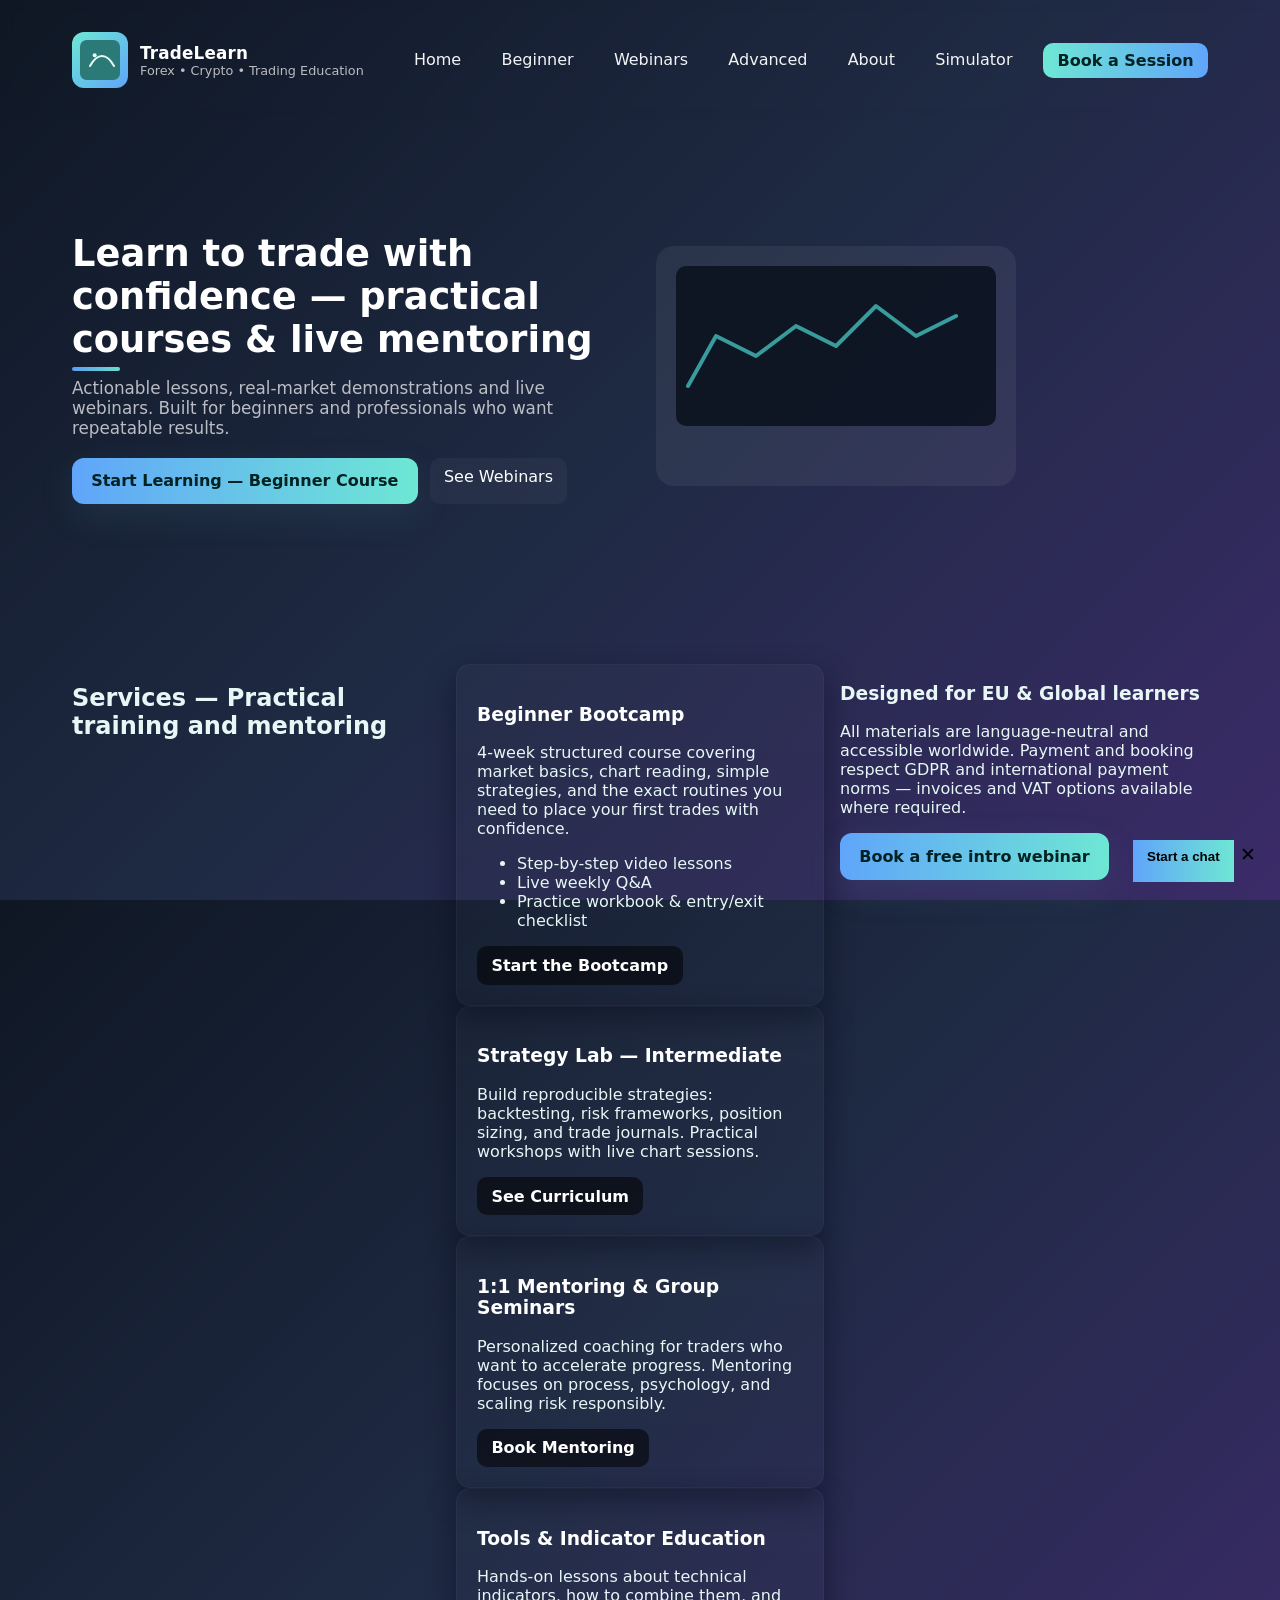
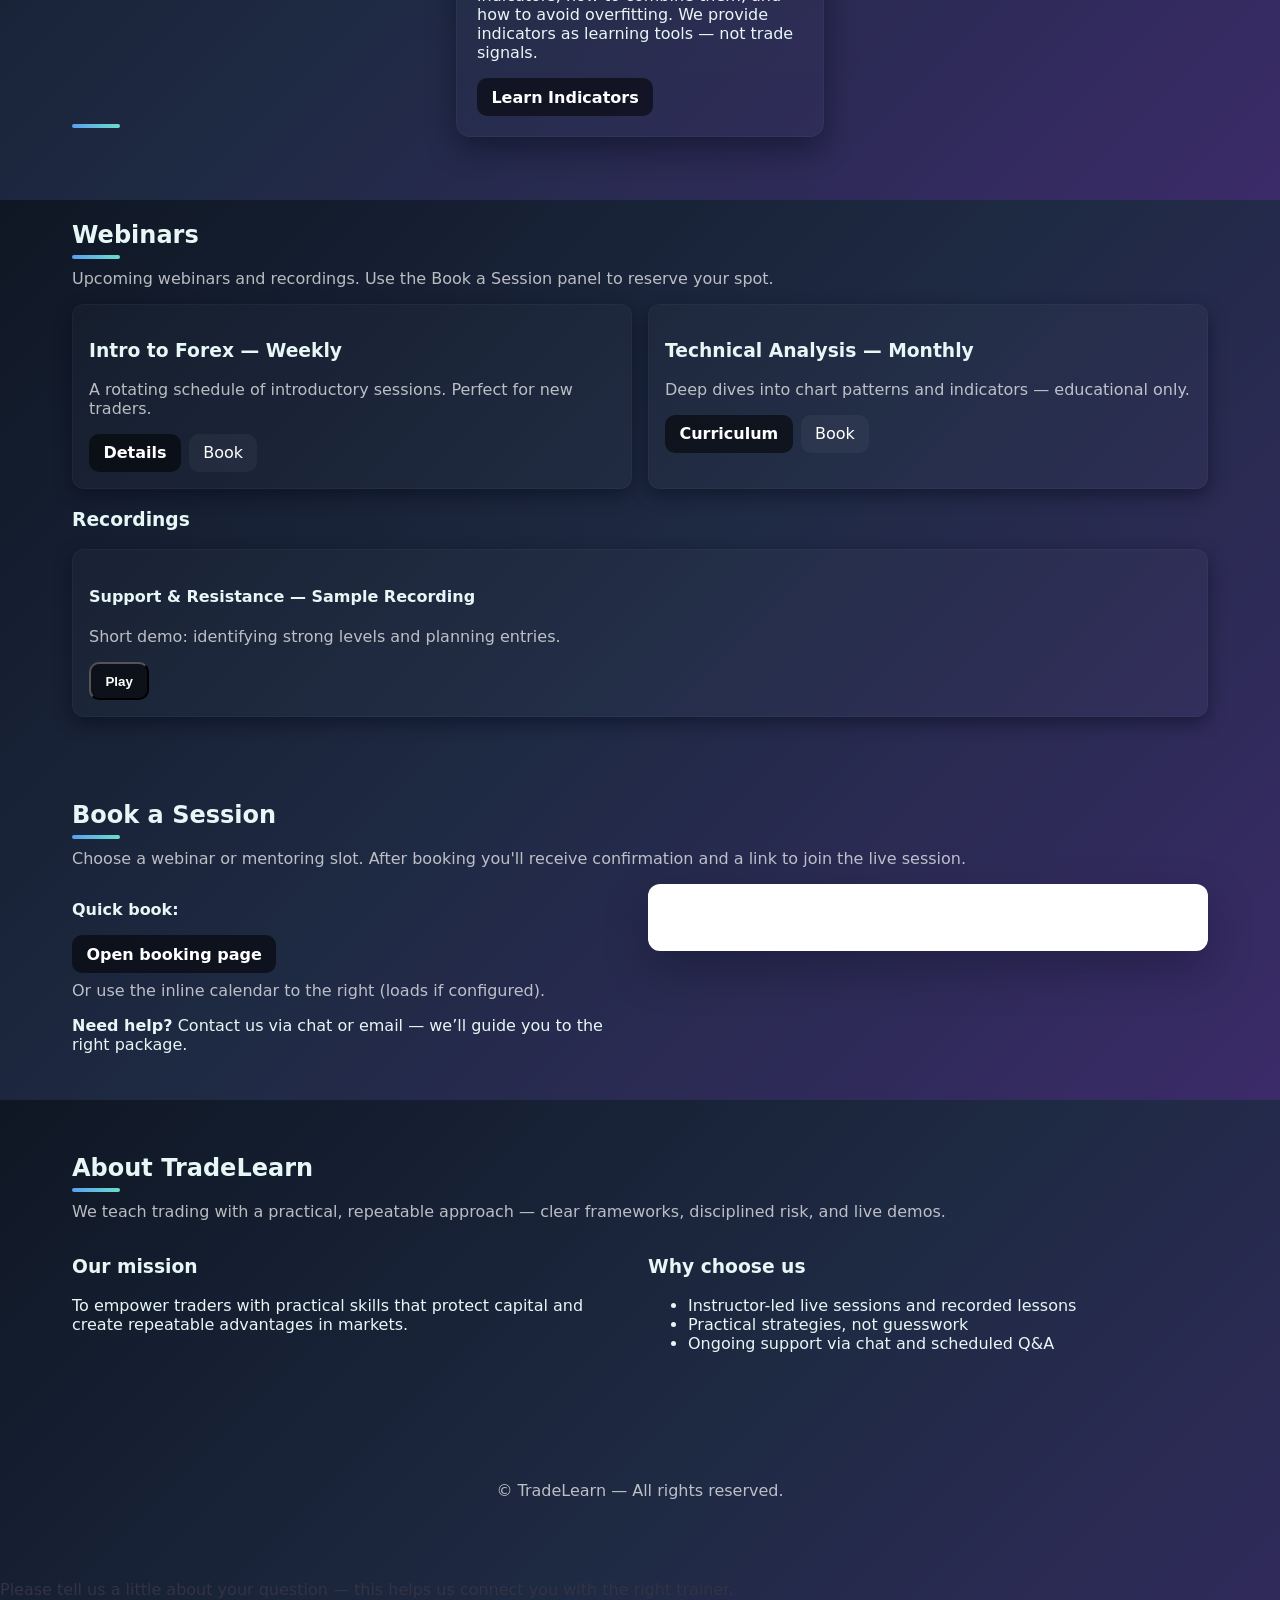
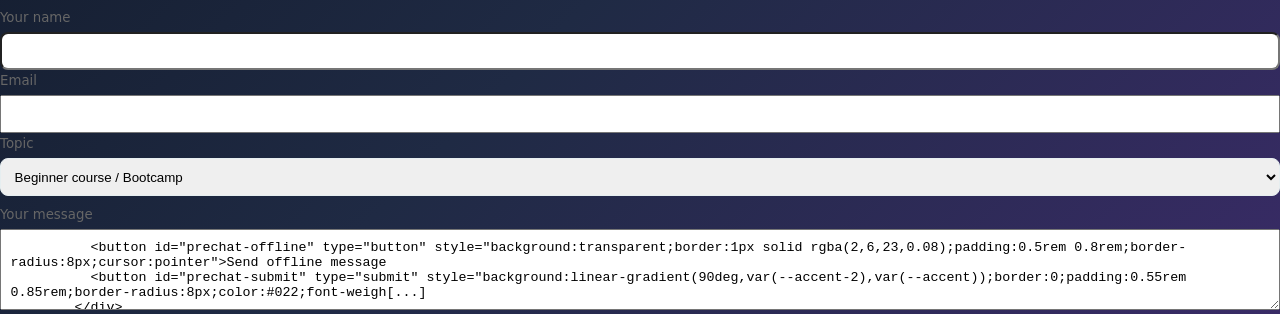
==== commit 808f194f: "Add Simulator link to main nav and merge simulator to main (nav update)" ====
--- a/index.html
+++ b/index.html
@@ -24,6 +24,7 @@
         <a href="webinars/intro-to-forex.html">Webinars</a>
         <a href="articles/technical-indicators.html">Advanced</a>
         <a href="about.html">About</a>
+        <a href="simulator.html">Simulator</a>
         <a class="cta" href="#book">Book a Session</a>
       </nav>
     </div>
@@ -181,16 +182,16 @@
 
   <!-- Inline chat opt-in and pre-chat form (Tawk.to) -->
   <div id="chat-optin" style="position:fixed;right:18px;bottom:18px;z-index:10030">
-    <button id="open-chat" aria-haspopup="dialog" aria-controls="prechat-modal" style="background:linear-gradient(90deg,var(--accent-2),var(--accent));border:0;padding:0.6rem 0.9rem;border-radius:999px;color:#022;font-weight:700;cursor:pointer;box-shadow:0 8px 20px rgba(92,165,170,0.18)">Chat with us</button>
+    <button id="open-chat" aria-haspopup="dialog" aria-controls="prechat-modal" style="background:linear-gradient(90deg,var(--accent-2),var(--accent));border:0;padding:0.6rem 0.9rem;border-radius[...]
   </div>
 
-  <div id="prechat-modal" role="dialog" aria-modal="true" aria-hidden="true" style="display:none;position:fixed;inset:0;z-index:10040;align-items:center;justify-content:center;background:rgba(2,6,23,0.6)">
+  <div id="prechat-modal" role="dialog" aria-modal="true" aria-hidden="true" style="display:none;position:fixed;inset:0;z-index:10040;align-items:center;justify-content:center;background:rgba(2,6[...]
     <div style="background:#fff;color:#022;width:min(480px,96%);border-radius:12px;padding:1rem;box-shadow:0 20px 60px rgba(2,6,23,0.4);">
       <div style="display:flex;justify-content:space-between;align-items:center;margin-bottom:0.5rem;"><strong>Start a chat</strong><button id="prechat-close" style="background:transparent;border:0;font-size:1.2rem;cursor:pointer">✕</button></div>
       <p style="margin:0 0 0.5rem;color:#334">Please tell us a little about your question — this helps us connect you with the right trainer.</p>
       <form id="prechat-form">
-        <label style="display:block;margin-top:0.5rem"><small style="color:#666">Your name</small><input name="name" required style="width:100%;padding:0.6rem;margin-top:6px;border-radius:8px;border:1px solid #e6eef0" /></label>
-        <label style="display:block;margin-top:0.5rem"><small style="color:#666">Email</small><input name="email" type="email" required style="width:100%;padding:0.6rem;margin-top:6px;border-radius:8px;border:1px solid #e6eef0" /></label>
+        <label style="display:block;margin-top:0.5rem"><small style="color:#666">Your name</small><input name="name" required style="width:100%;padding:0.6rem;margin-top:6px;border-radius:8px;bor[...]
+        <label style="display:block;margin-top:0.5rem"><small style="color:#666">Email</small><input name="email" type="email" required style="width:100%;padding:0.6rem;margin-top:6px;border-radi[...]
         <label style="display:block;margin-top:0.5rem"><small style="color:#666">Topic</small>
           <select name="topic" style="width:100%;padding:0.6rem;margin-top:6px;border-radius:8px;border:1px solid #e6eef0">
             <option>Beginner course / Bootcamp</option>
@@ -200,10 +201,10 @@
             <option>Other</option>
           </select>
         </label>
-        <label style="display:block;margin-top:0.5rem"><small style="color:#666">Your message</small><textarea name="message" rows="4" style="width:100%;padding:0.6rem;margin-top:6px;border-radius:8px;border:1px solid #e6eef0"></textarea></label>
+        <label style="display:block;margin-top:0.5rem"><small style="color:#666">Your message</small><textarea name="message" rows="4" style="width:100%;padding:0.6rem;margin-top:6px;border-radiu[...]
         <div style="display:flex;gap:0.5rem;justify-content:flex-end;margin-top:0.75rem">
-          <button id="prechat-offline" type="button" style="background:transparent;border:1px solid rgba(2,6,23,0.08);padding:0.5rem 0.8rem;border-radius:8px;cursor:pointer">Send offline message</button>
-          <button id="prechat-submit" type="submit" style="background:linear-gradient(90deg,var(--accent-2),var(--accent));border:0;padding:0.55rem 0.85rem;border-radius:8px;color:#022;font-weight:700;cursor:pointer">Start Chat</button>
+          <button id="prechat-offline" type="button" style="background:transparent;border:1px solid rgba(2,6,23,0.08);padding:0.5rem 0.8rem;border-radius:8px;cursor:pointer">Send offline message
+          <button id="prechat-submit" type="submit" style="background:linear-gradient(90deg,var(--accent-2),var(--accent));border:0;padding:0.55rem 0.85rem;border-radius:8px;color:#022;font-weigh[...]
         </div>
         <p id="prechat-note" style="margin-top:0.5rem;color:#666;font-size:0.9rem"></p>
       </form>
@@ -314,7 +315,7 @@
       const consent = localStorage.getItem('tradelearn_cookie_consent');
       if(consent === 'accepted' && inBusinessHours()){
         // do not open widget, just preload
-        var s = document.createElement('script'); s.async=true; s.src='https://embed.tawk.to/' + TAWK_ID + '/default'; s.charset='UTF-8'; s.setAttribute('crossorigin','*'); document.getElementsByTagName('head')[0].appendChild(s);
+        var s = document.createElement('script'); s.async=true; s.src='https://embed.tawk.to/' + TAWK_ID + '/default'; s.charset='UTF-8'; s.setAttribute('crossorigin','*'); document.getElementsBy[...]
         window.__tawk_loaded = true;
       }
     }catch(e){/* ignore */}
